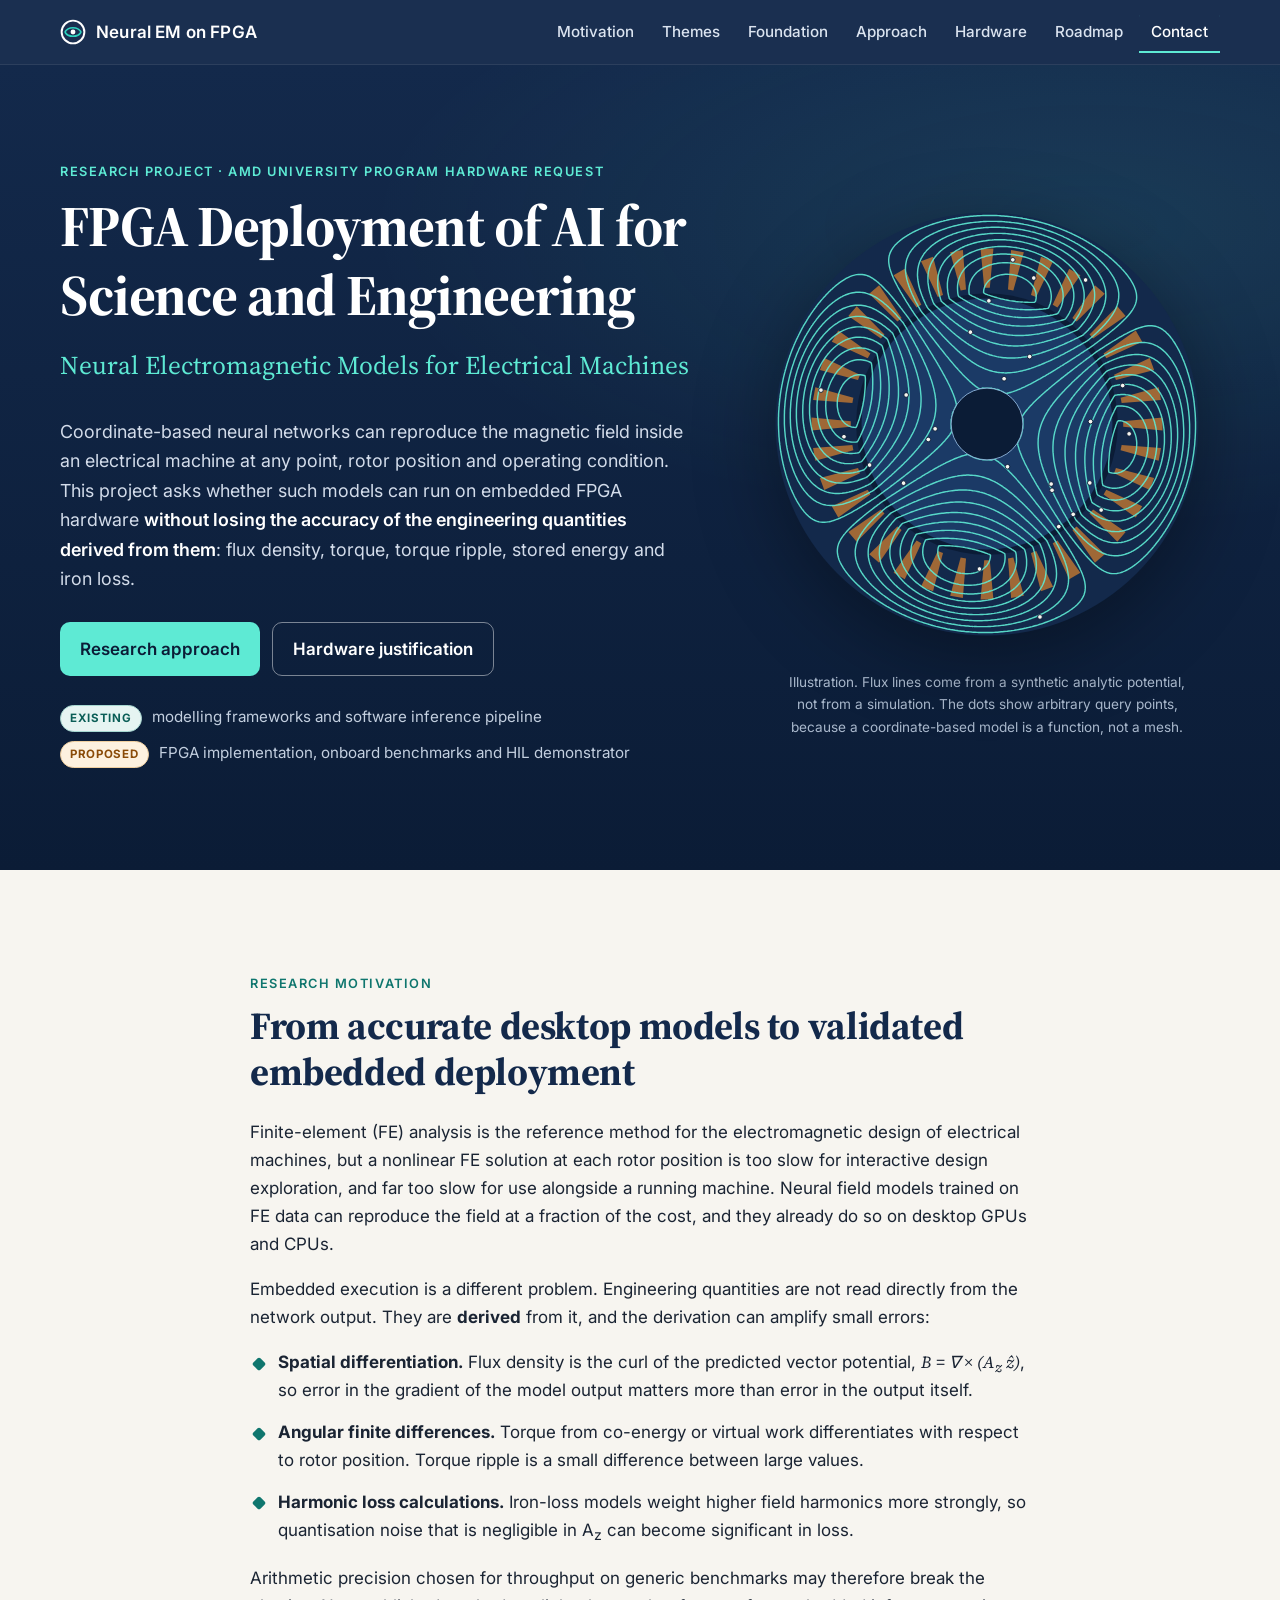
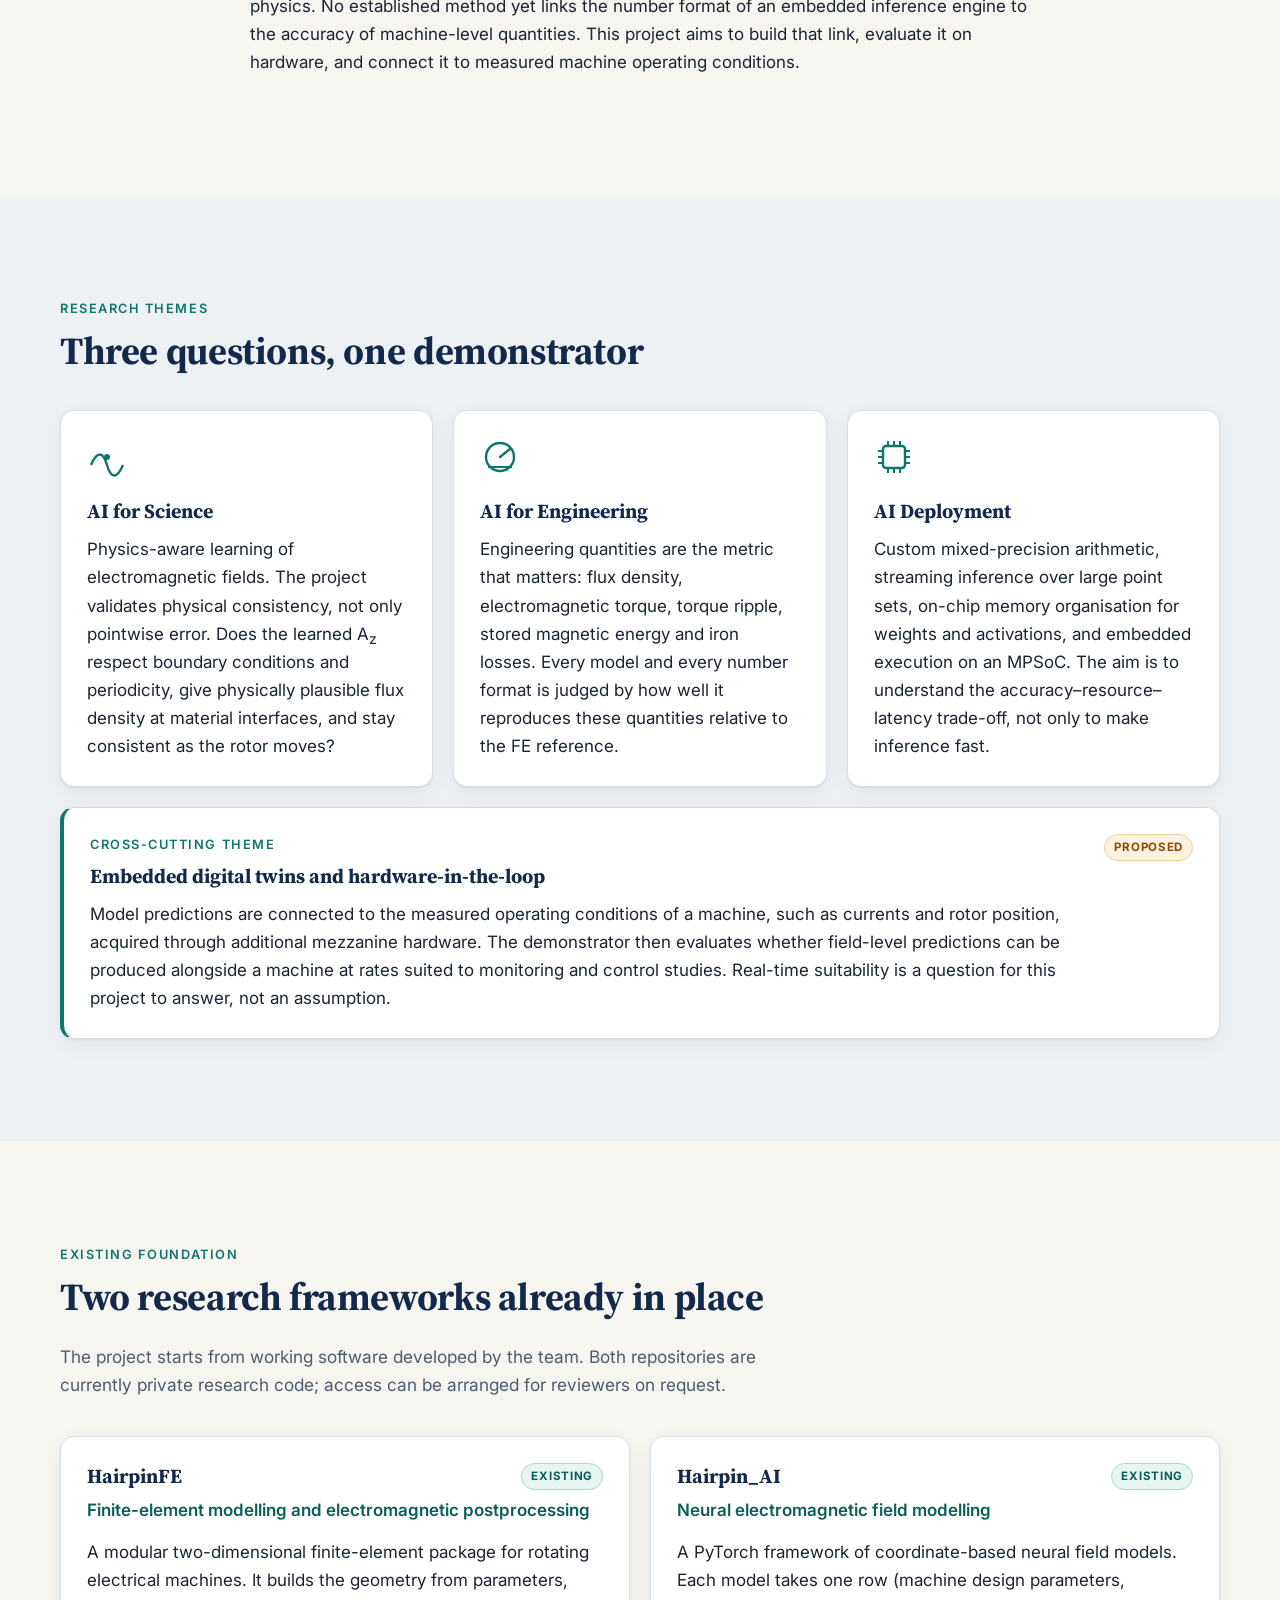
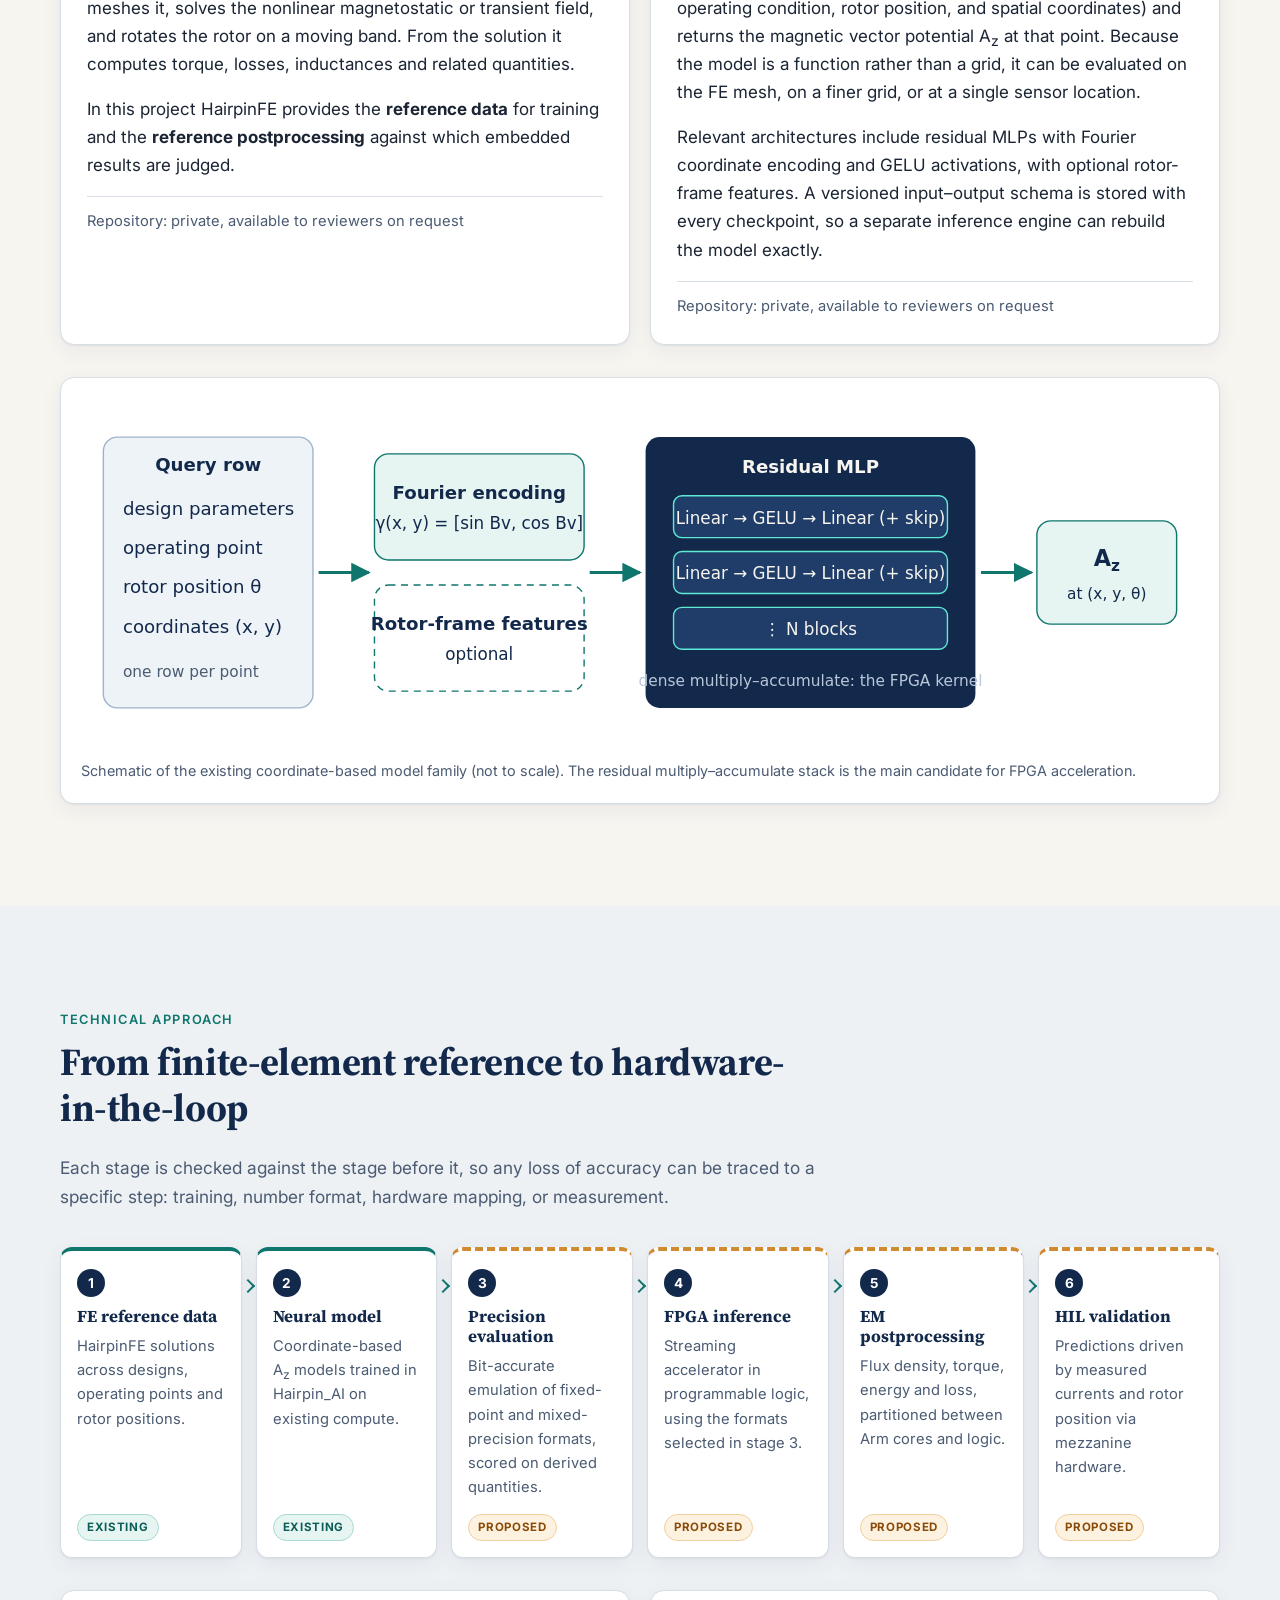
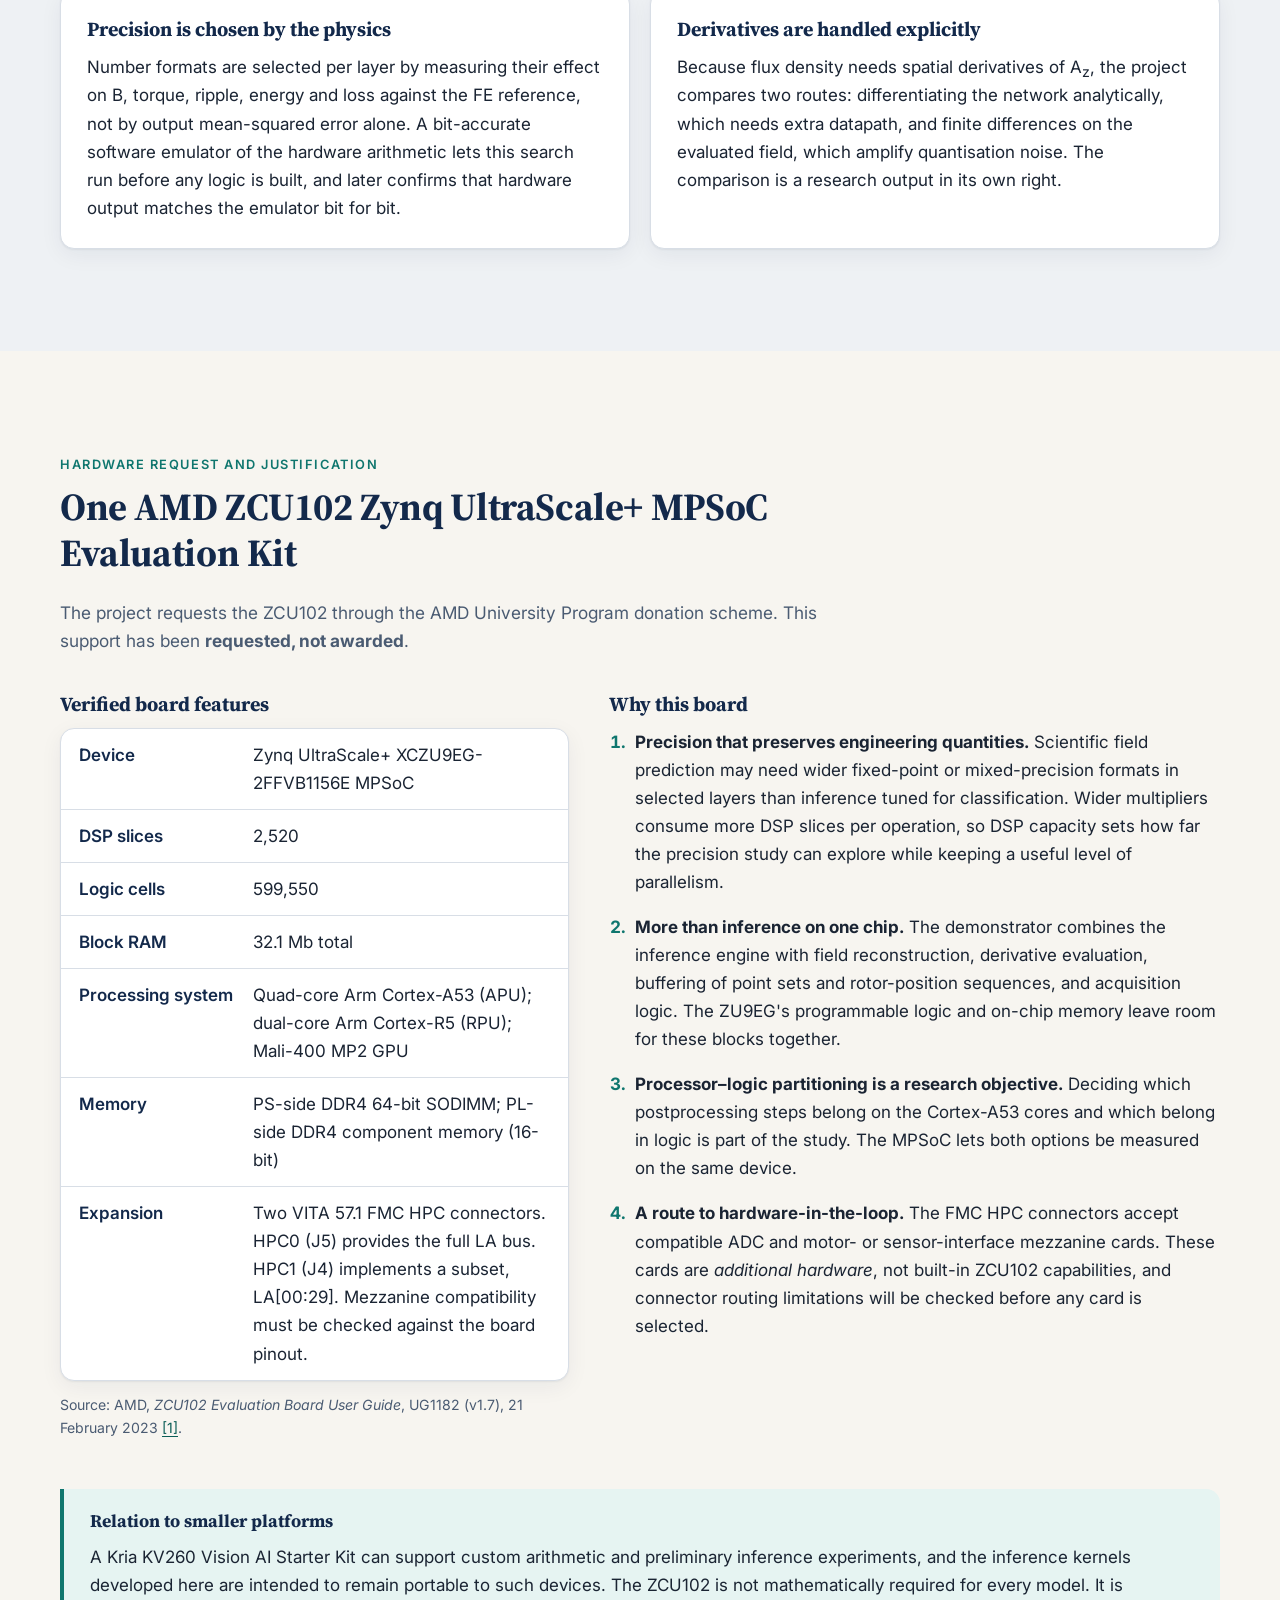
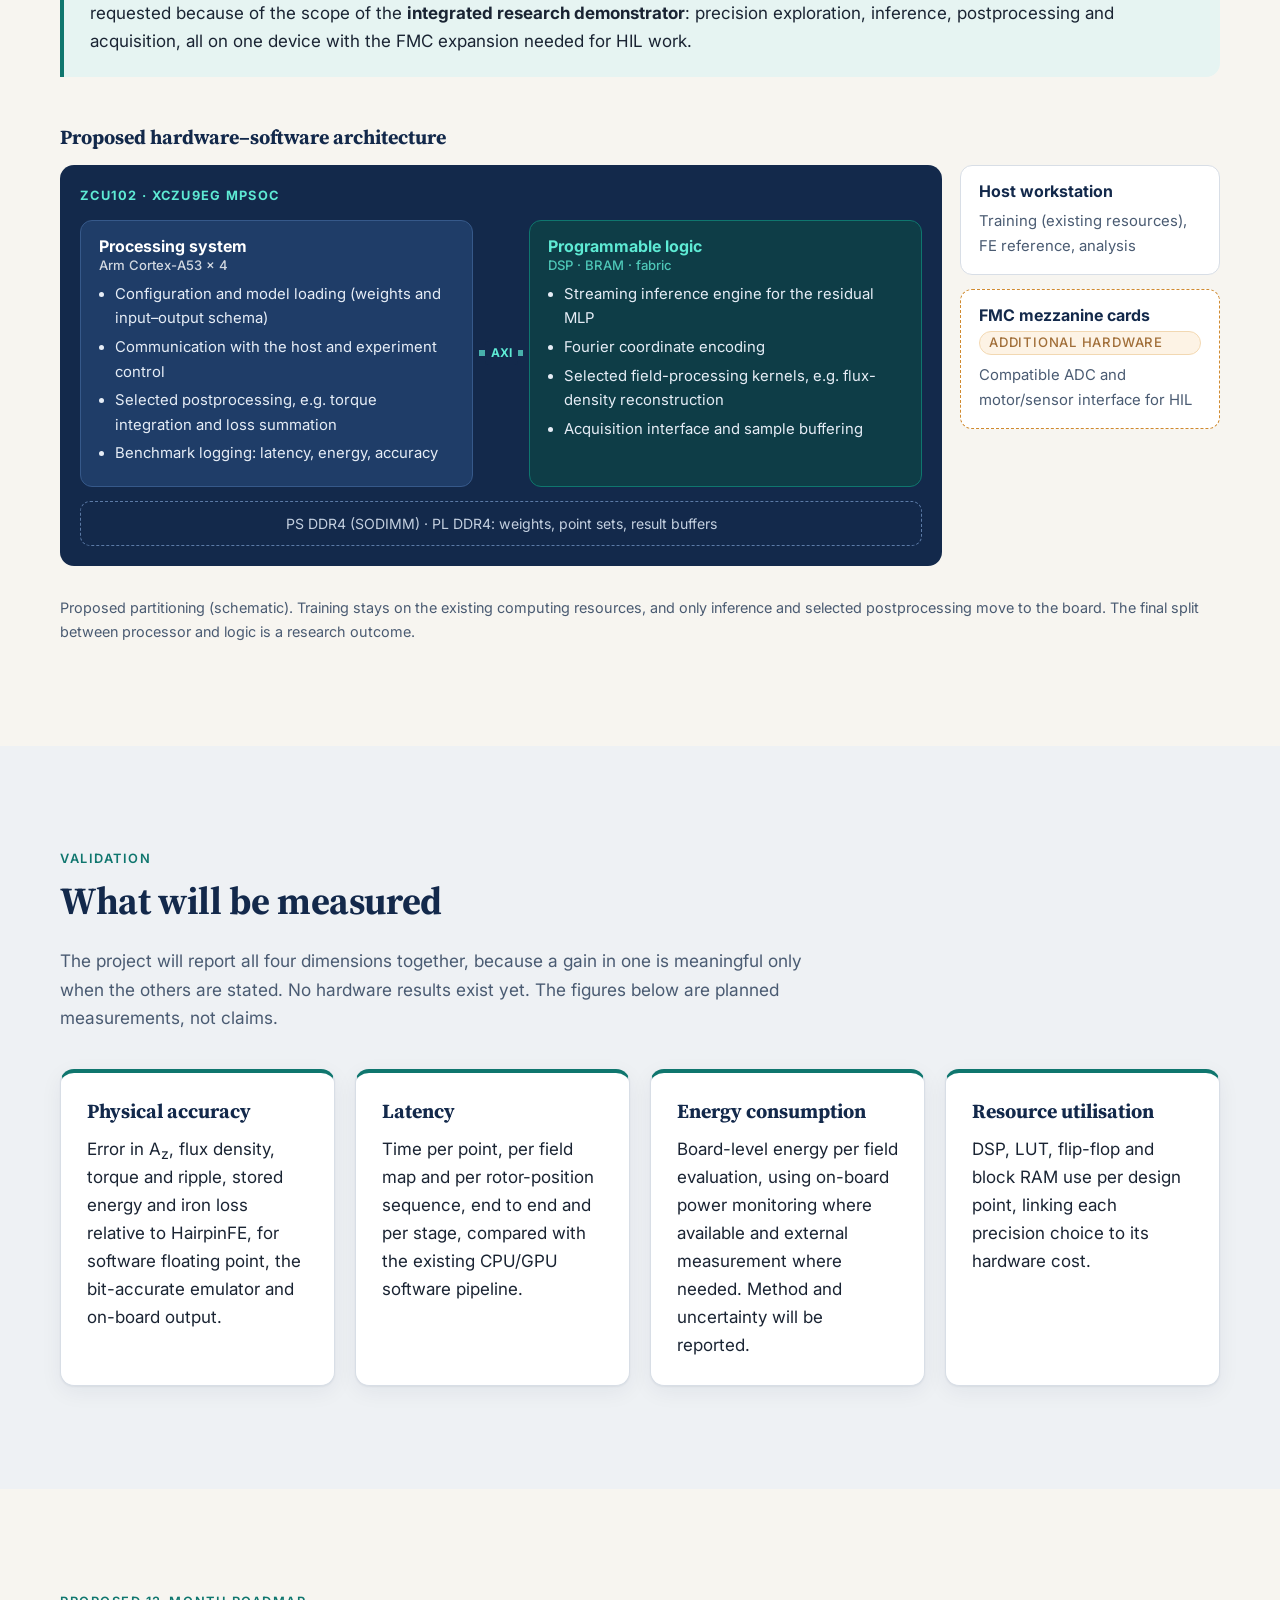
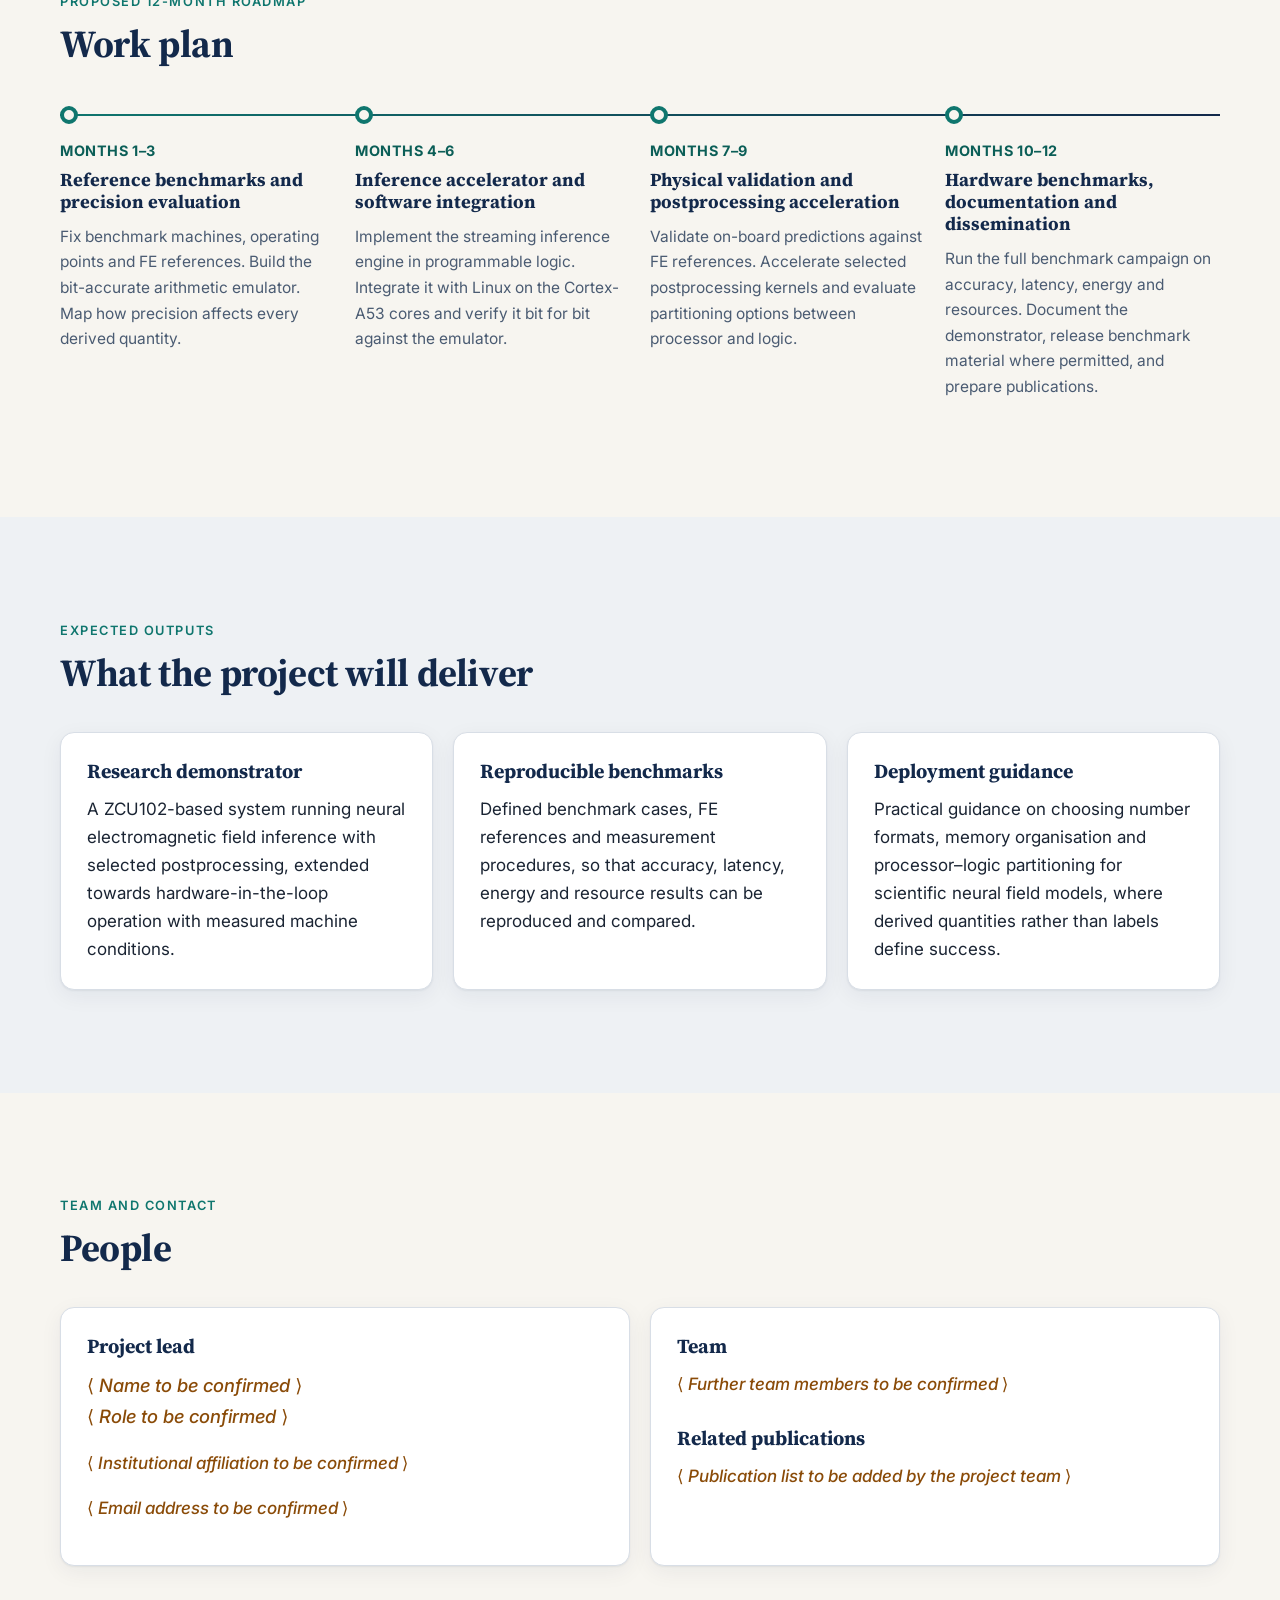
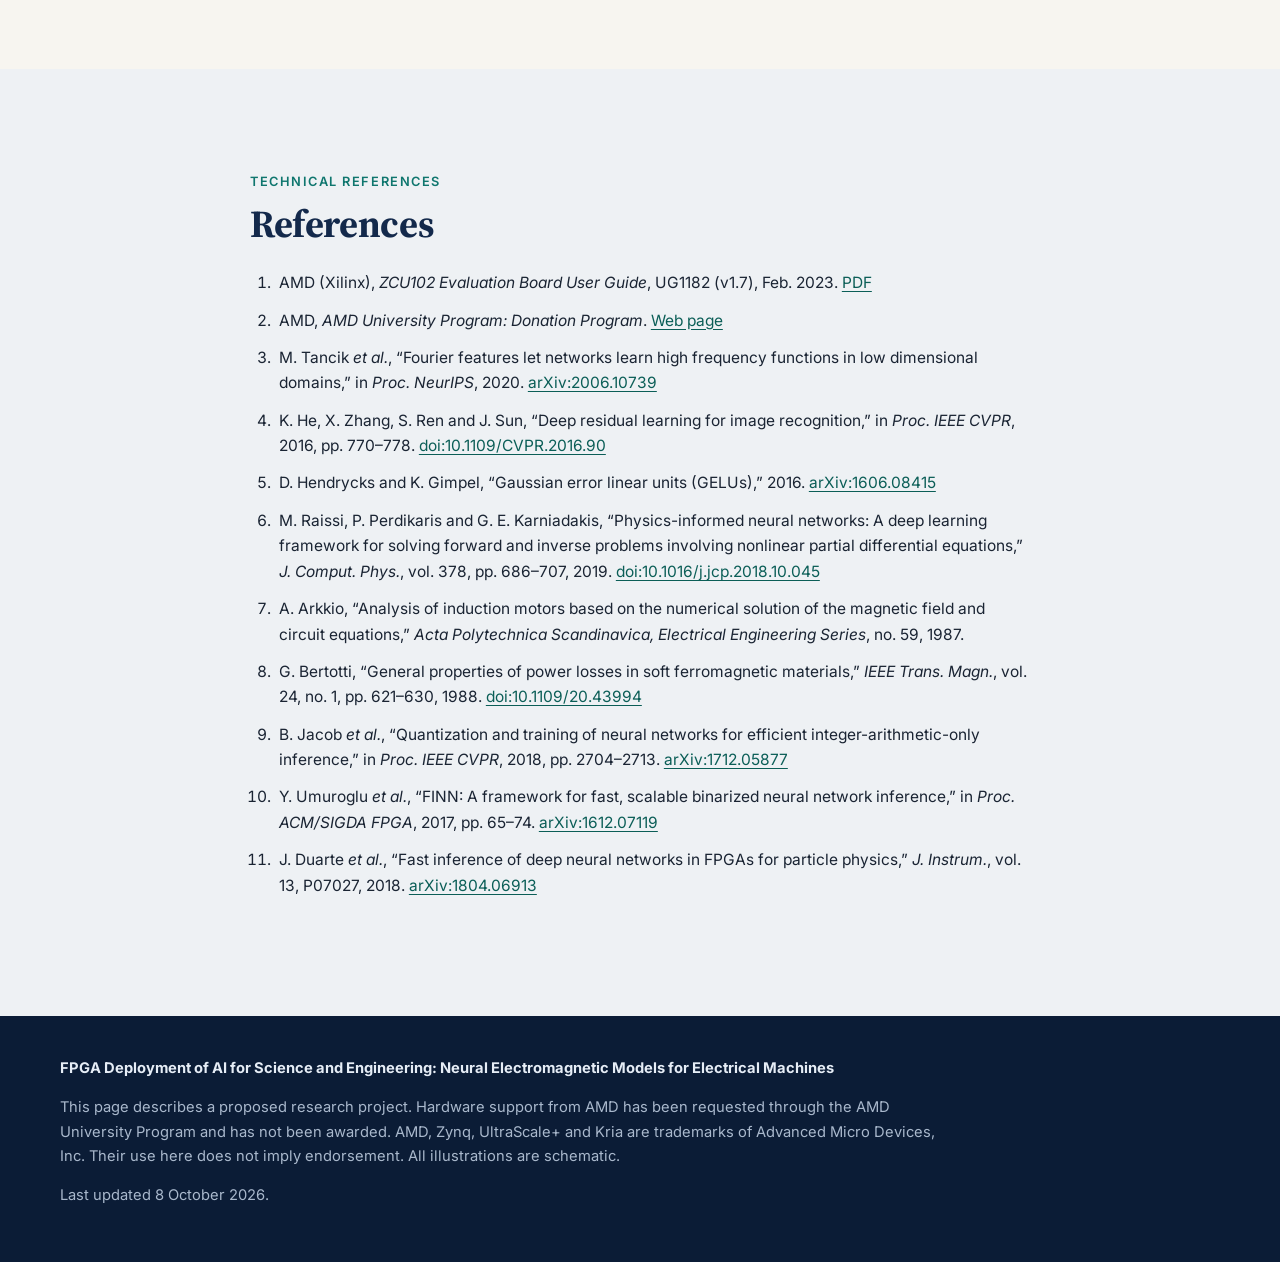
==== index.html @ 3d8d183c "feat: research project website for FPGA deployment of neural EM models Static site for the AMD Unive" ====
<!doctype html>
<html lang="en-GB">
<head>
<meta charset="utf-8">
<meta name="viewport" content="width=device-width, initial-scale=1">
<title>FPGA Deployment of Neural Electromagnetic Models for Electrical Machines</title>
<meta name="description" content="Research project on deploying coordinate-based neural electromagnetic field models for electrical machines on AMD Zynq UltraScale+ FPGA hardware: precision-aware inference, electromagnetic postprocessing, and a hardware-in-the-loop demonstrator.">
<meta name="theme-color" content="#13294b">
<link rel="icon" href="assets/img/favicon.svg" type="image/svg+xml">

<meta property="og:type" content="website">
<meta property="og:title" content="FPGA Deployment of AI for Science and Engineering">
<meta property="og:description" content="Neural electromagnetic models for electrical machines, from finite-element reference data to precision-aware FPGA inference and hardware-in-the-loop validation.">
<meta property="og:image" content="https://zwl20085.github.io/fpga-neural-em/assets/img/og-image.png">
<meta property="og:image:alt" content="Project title beside an illustrated machine cross-section with flux lines.">
<meta property="og:url" content="https://zwl20085.github.io/fpga-neural-em/">
<meta name="twitter:card" content="summary_large_image">

<link rel="preconnect" href="https://fonts.googleapis.com">
<link rel="preconnect" href="https://fonts.gstatic.com" crossorigin>
<link href="https://fonts.googleapis.com/css2?family=Inter:wght@400;500;600;700&family=Source+Serif+4:opsz,wght@8..60,500;8..60,600;8..60,700&display=swap" rel="stylesheet">
<link rel="stylesheet" href="assets/css/style.css">
</head>
<body>
<a class="skip-link" href="#main">Skip to content</a>

<header class="site-header">
  <nav class="nav wrap" aria-label="Primary">
    <a class="brand" href="#top">
      <svg aria-hidden="true" width="26" height="26" viewBox="0 0 32 32"><circle cx="16" cy="16" r="14" fill="none" stroke="currentColor" stroke-width="2.4"/><path d="M6 16c4-7 16-7 20 0M6 16c4 7 16 7 20 0" fill="none" stroke="#2dd4bf" stroke-width="2"/><circle cx="16" cy="16" r="3" fill="currentColor"/></svg>
      <span>Neural EM on FPGA</span>
    </a>
    <button class="nav-toggle" type="button" aria-expanded="false" aria-controls="nav-menu">
      <span class="visually-hidden">Menu</span>
      <svg aria-hidden="true" width="22" height="22" viewBox="0 0 24 24"><path d="M3 6h18M3 12h18M3 18h18" stroke="currentColor" stroke-width="2" stroke-linecap="round"/></svg>
    </button>
    <ul id="nav-menu" class="nav-menu">
      <li><a href="#motivation">Motivation</a></li>
      <li><a href="#themes">Themes</a></li>
      <li><a href="#foundation">Foundation</a></li>
      <li><a href="#approach">Approach</a></li>
      <li><a href="#hardware">Hardware</a></li>
      <li><a href="#roadmap">Roadmap</a></li>
      <li><a href="#contact">Contact</a></li>
    </ul>
  </nav>
</header>

<main id="main">
<!-- HERO ---------------------------------------------------------------- -->
<section class="hero" id="top" aria-labelledby="hero-title">
  <div class="wrap hero-grid">
    <div class="hero-copy">
      <p class="eyebrow">Research project · AMD University Program hardware request</p>
      <h1 id="hero-title">FPGA Deployment of AI for Science and Engineering</h1>
      <p class="subtitle">Neural Electromagnetic Models for Electrical Machines</p>
      <p class="lede">Coordinate-based neural networks can reproduce the magnetic field inside an electrical machine at any point, rotor position and operating condition. This project asks whether such models can run on embedded FPGA hardware <em>without losing the accuracy of the engineering quantities derived from them</em>: flux density, torque, torque ripple, stored energy and iron loss.</p>
      <div class="cta">
        <a class="btn btn-primary" href="#approach">Research approach</a>
        <a class="btn btn-ghost" href="#hardware">Hardware justification</a>
      </div>
      <ul class="status-key" aria-label="Status key used on this page">
        <li><span class="tag tag-existing">Existing</span> modelling frameworks and software inference pipeline</li>
        <li><span class="tag tag-proposed">Proposed</span> FPGA implementation, onboard benchmarks and HIL demonstrator</li>
      </ul>
    </div>
    <figure class="hero-figure">
      <img src="assets/img/hero-field.svg" width="520" height="520" alt="Illustration of a four-pole electrical machine cross-section with 36 stator slots; teal flux lines circulate between rotor poles and the stator yoke, and scattered dots mark arbitrary points where a neural field model can be queried.">
      <figcaption>Illustration. Flux lines come from a synthetic analytic potential, not from a simulation. The dots show arbitrary query points, because a coordinate-based model is a function, not a mesh.</figcaption>
    </figure>
  </div>
</section>

<!-- MOTIVATION ------------------------------------------------------------ -->
<section id="motivation" class="section" aria-labelledby="motivation-title">
  <div class="wrap narrow reveal">
    <p class="eyebrow">Research motivation</p>
    <h2 id="motivation-title">From accurate desktop models to validated embedded deployment</h2>
    <p>Finite-element (FE) analysis is the reference method for the electromagnetic design of electrical machines, but a nonlinear FE solution at each rotor position is too slow for interactive design exploration, and far too slow for use alongside a running machine. Neural field models trained on FE data can reproduce the field at a fraction of the cost, and they already do so on desktop GPUs and CPUs.</p>
    <p>Embedded execution is a different problem. Engineering quantities are not read directly from the network output. They are <strong>derived</strong> from it, and the derivation can amplify small errors:</p>
    <ul class="ticks">
      <li><strong>Spatial differentiation.</strong> Flux density is the curl of the predicted vector potential, <span class="math">B = ∇ × (A<sub>z</sub> ẑ)</span>, so error in the gradient of the model output matters more than error in the output itself.</li>
      <li><strong>Angular finite differences.</strong> Torque from co-energy or virtual work differentiates with respect to rotor position. Torque ripple is a small difference between large values.</li>
      <li><strong>Harmonic loss calculations.</strong> Iron-loss models weight higher field harmonics more strongly, so quantisation noise that is negligible in A<sub>z</sub> can become significant in loss.</li>
    </ul>
    <p>Arithmetic precision chosen for throughput on generic benchmarks may therefore break the physics. No established method yet links the number format of an embedded inference engine to the accuracy of machine-level quantities. This project aims to build that link, evaluate it on hardware, and connect it to measured machine operating conditions.</p>
  </div>
</section>

<!-- THEMES ---------------------------------------------------------------- -->
<section id="themes" class="section tint" aria-labelledby="themes-title">
  <div class="wrap">
    <div class="section-head reveal">
      <p class="eyebrow">Research themes</p>
      <h2 id="themes-title">Three questions, one demonstrator</h2>
    </div>
    <div class="cards three">
      <article class="card reveal">
        <svg class="card-icon" aria-hidden="true" viewBox="0 0 40 40"><path d="M4 28c6-14 12-14 16 0s10 14 16 0" fill="none" stroke="currentColor" stroke-width="2.4"/><circle cx="20" cy="20" r="3" fill="currentColor"/></svg>
        <h3>AI for Science</h3>
        <p>Physics-aware learning of electromagnetic fields. The project validates physical consistency, not only pointwise error. Does the learned A<sub>z</sub> respect boundary conditions and periodicity, give physically plausible flux density at material interfaces, and stay consistent as the rotor moves?</p>
      </article>
      <article class="card reveal">
        <svg class="card-icon" aria-hidden="true" viewBox="0 0 40 40"><circle cx="20" cy="20" r="14" fill="none" stroke="currentColor" stroke-width="2.4"/><path d="M20 20 30 12" stroke="currentColor" stroke-width="2.4" stroke-linecap="round"/><path d="M8 30h24" stroke="currentColor" stroke-width="2"/></svg>
        <h3>AI for Engineering</h3>
        <p>Engineering quantities are the metric that matters: flux density, electromagnetic torque, torque ripple, stored magnetic energy and iron losses. Every model and every number format is judged by how well it reproduces these quantities relative to the FE reference.</p>
      </article>
      <article class="card reveal">
        <svg class="card-icon" aria-hidden="true" viewBox="0 0 40 40"><rect x="9" y="9" width="22" height="22" rx="3" fill="none" stroke="currentColor" stroke-width="2.4"/><path d="M14 4v5M20 4v5M26 4v5M14 31v5M20 31v5M26 31v5M4 14h5M4 20h5M4 26h5M31 14h5M31 20h5M31 26h5" stroke="currentColor" stroke-width="2"/></svg>
        <h3>AI Deployment</h3>
        <p>Custom mixed-precision arithmetic, streaming inference over large point sets, on-chip memory organisation for weights and activations, and embedded execution on an MPSoC. The aim is to understand the accuracy–resource–latency trade-off, not only to make inference fast.</p>
      </article>
    </div>
    <article class="card wide reveal">
      <div>
        <p class="eyebrow">Cross-cutting theme</p>
        <h3>Embedded digital twins and hardware-in-the-loop</h3>
        <p>Model predictions are connected to the measured operating conditions of a machine, such as currents and rotor position, acquired through additional mezzanine hardware. The demonstrator then evaluates whether field-level predictions can be produced alongside a machine at rates suited to monitoring and control studies. Real-time suitability is a question for this project to answer, not an assumption.</p>
      </div>
      <span class="tag tag-proposed">Proposed</span>
    </article>
  </div>
</section>

<!-- FOUNDATION ------------------------------------------------------------ -->
<section id="foundation" class="section" aria-labelledby="foundation-title">
  <div class="wrap">
    <div class="section-head reveal">
      <p class="eyebrow">Existing foundation</p>
      <h2 id="foundation-title">Two research frameworks already in place</h2>
      <p class="section-intro">The project starts from working software developed by the team. Both repositories are currently private research code; access can be arranged for reviewers on request.</p>
    </div>
    <div class="cards two">
      <article class="card reveal">
        <div class="card-top"><h3>HairpinFE</h3><span class="tag tag-existing">Existing</span></div>
        <p class="kicker">Finite-element modelling and electromagnetic postprocessing</p>
        <p>A modular two-dimensional finite-element package for rotating electrical machines. It builds the geometry from parameters, meshes it, solves the nonlinear magnetostatic or transient field, and rotates the rotor on a moving band. From the solution it computes torque, losses, inductances and related quantities.</p>
        <p>In this project HairpinFE provides the <strong>reference data</strong> for training and the <strong>reference postprocessing</strong> against which embedded results are judged.</p>
        <p class="repo" id="cfg-repo-fe"><span class="muted">Repository: private, available to reviewers on request</span></p>
      </article>
      <article class="card reveal">
        <div class="card-top"><h3>Hairpin_AI</h3><span class="tag tag-existing">Existing</span></div>
        <p class="kicker">Neural electromagnetic field modelling</p>
        <p>A PyTorch framework of coordinate-based neural field models. Each model takes one row (machine design parameters, operating condition, rotor position, and spatial coordinates) and returns the magnetic vector potential A<sub>z</sub> at that point. Because the model is a function rather than a grid, it can be evaluated on the FE mesh, on a finer grid, or at a single sensor location.</p>
        <p>Relevant architectures include residual MLPs with Fourier coordinate encoding and GELU activations, with optional rotor-frame features. A versioned input–output schema is stored with every checkpoint, so a separate inference engine can rebuild the model exactly.</p>
        <p class="repo" id="cfg-repo-ai"><span class="muted">Repository: private, available to reviewers on request</span></p>
      </article>
    </div>
    <figure class="diagram reveal">
      <img src="assets/img/model-datapath.svg" width="800" height="250" alt="Schematic of the neural field model: a query row of design parameters, operating point, rotor position and coordinates passes through a Fourier encoding and optional rotor-frame features, then a stack of residual blocks (Linear, GELU, Linear, with skip connection), producing Az at the queried point.">
      <figcaption>Schematic of the existing coordinate-based model family (not to scale). The residual multiply–accumulate stack is the main candidate for FPGA acceleration.</figcaption>
    </figure>
  </div>
</section>

<!-- APPROACH -------------------------------------------------------------- -->
<section id="approach" class="section tint" aria-labelledby="approach-title">
  <div class="wrap">
    <div class="section-head reveal">
      <p class="eyebrow">Technical approach</p>
      <h2 id="approach-title">From finite-element reference to hardware-in-the-loop</h2>
      <p class="section-intro">Each stage is checked against the stage before it, so any loss of accuracy can be traced to a specific step: training, number format, hardware mapping, or measurement.</p>
    </div>
    <ol class="pipeline reveal" aria-label="Research pipeline">
      <li class="stage existing">
        <span class="step">1</span>
        <h3>FE reference data</h3>
        <p>HairpinFE solutions across designs, operating points and rotor positions.</p>
        <span class="tag tag-existing">Existing</span>
      </li>
      <li class="stage existing">
        <span class="step">2</span>
        <h3>Neural model</h3>
        <p>Coordinate-based A<sub>z</sub> models trained in Hairpin_AI on existing compute.</p>
        <span class="tag tag-existing">Existing</span>
      </li>
      <li class="stage proposed">
        <span class="step">3</span>
        <h3>Precision evaluation</h3>
        <p>Bit-accurate emulation of fixed-point and mixed-precision formats, scored on derived quantities.</p>
        <span class="tag tag-proposed">Proposed</span>
      </li>
      <li class="stage proposed">
        <span class="step">4</span>
        <h3>FPGA inference</h3>
        <p>Streaming accelerator in programmable logic, using the formats selected in stage 3.</p>
        <span class="tag tag-proposed">Proposed</span>
      </li>
      <li class="stage proposed">
        <span class="step">5</span>
        <h3>EM postprocessing</h3>
        <p>Flux density, torque, energy and loss, partitioned between Arm cores and logic.</p>
        <span class="tag tag-proposed">Proposed</span>
      </li>
      <li class="stage proposed">
        <span class="step">6</span>
        <h3>HIL validation</h3>
        <p>Predictions driven by measured currents and rotor position via mezzanine hardware.</p>
        <span class="tag tag-proposed">Proposed</span>
      </li>
    </ol>

    <div class="cards two approach-detail">
      <article class="card reveal">
        <h3>Precision is chosen by the physics</h3>
        <p>Number formats are selected per layer by measuring their effect on B, torque, ripple, energy and loss against the FE reference, not by output mean-squared error alone. A bit-accurate software emulator of the hardware arithmetic lets this search run before any logic is built, and later confirms that hardware output matches the emulator bit for bit.</p>
      </article>
      <article class="card reveal">
        <h3>Derivatives are handled explicitly</h3>
        <p>Because flux density needs spatial derivatives of A<sub>z</sub>, the project compares two routes: differentiating the network analytically, which needs extra datapath, and finite differences on the evaluated field, which amplify quantisation noise. The comparison is a research output in its own right.</p>
      </article>
    </div>
  </div>
</section>

<!-- HARDWARE -------------------------------------------------------------- -->
<section id="hardware" class="section" aria-labelledby="hardware-title">
  <div class="wrap">
    <div class="section-head reveal">
      <p class="eyebrow">Hardware request and justification</p>
      <h2 id="hardware-title">One AMD ZCU102 Zynq UltraScale+ MPSoC Evaluation Kit</h2>
      <p class="section-intro">The project requests the ZCU102 through the AMD University Program donation scheme. This support has been <strong>requested, not awarded</strong>.</p>
    </div>

    <div class="hw-grid">
      <div class="reveal">
        <h3>Verified board features</h3>
        <dl class="spec">
          <div><dt>Device</dt><dd>Zynq UltraScale+ XCZU9EG-2FFVB1156E MPSoC</dd></div>
          <div><dt>DSP slices</dt><dd>2,520</dd></div>
          <div><dt>Logic cells</dt><dd>599,550</dd></div>
          <div><dt>Block RAM</dt><dd>32.1 Mb total</dd></div>
          <div><dt>Processing system</dt><dd>Quad-core Arm Cortex-A53 (APU); dual-core Arm Cortex-R5 (RPU); Mali-400 MP2 GPU</dd></div>
          <div><dt>Memory</dt><dd>PS-side DDR4 64-bit SODIMM; PL-side DDR4 component memory (16-bit)</dd></div>
          <div><dt>Expansion</dt><dd>Two VITA 57.1 FMC HPC connectors. HPC0 (J5) provides the full LA bus. HPC1 (J4) implements a subset, LA[00:29]. Mezzanine compatibility must be checked against the board pinout.</dd></div>
        </dl>
        <p class="source">Source: AMD, <cite>ZCU102 Evaluation Board User Guide</cite>, UG1182 (v1.7), 21 February 2023 <a href="#ref-ug1182">[1]</a>.</p>
      </div>

      <div class="reveal">
        <h3>Why this board</h3>
        <ol class="reasons">
          <li><strong>Precision that preserves engineering quantities.</strong> Scientific field prediction may need wider fixed-point or mixed-precision formats in selected layers than inference tuned for classification. Wider multipliers consume more DSP slices per operation, so DSP capacity sets how far the precision study can explore while keeping a useful level of parallelism.</li>
          <li><strong>More than inference on one chip.</strong> The demonstrator combines the inference engine with field reconstruction, derivative evaluation, buffering of point sets and rotor-position sequences, and acquisition logic. The ZU9EG's programmable logic and on-chip memory leave room for these blocks together.</li>
          <li><strong>Processor–logic partitioning is a research objective.</strong> Deciding which postprocessing steps belong on the Cortex-A53 cores and which belong in logic is part of the study. The MPSoC lets both options be measured on the same device.</li>
          <li><strong>A route to hardware-in-the-loop.</strong> The FMC HPC connectors accept compatible ADC and motor- or sensor-interface mezzanine cards. These cards are <em>additional hardware</em>, not built-in ZCU102 capabilities, and connector routing limitations will be checked before any card is selected.</li>
        </ol>
      </div>
    </div>

    <aside class="note reveal" aria-labelledby="kv260-title">
      <h3 id="kv260-title">Relation to smaller platforms</h3>
      <p>A Kria KV260 Vision AI Starter Kit can support custom arithmetic and preliminary inference experiments, and the inference kernels developed here are intended to remain portable to such devices. The ZCU102 is not mathematically required for every model. It is requested because of the scope of the <strong>integrated research demonstrator</strong>: precision exploration, inference, postprocessing and acquisition, all on one device with the FMC expansion needed for HIL work.</p>
    </aside>

    <h3 class="arch-title reveal" id="arch-title">Proposed hardware–software architecture</h3>
    <figure class="arch reveal" aria-labelledby="arch-title">
      <div class="arch-board">
        <p class="arch-label">ZCU102 · XCZU9EG MPSoC</p>
        <div class="arch-cols">
          <div class="arch-block ps">
            <h4>Processing system <span>Arm Cortex-A53 × 4</span></h4>
            <ul>
              <li>Configuration and model loading (weights and input–output schema)</li>
              <li>Communication with the host and experiment control</li>
              <li>Selected postprocessing, e.g. torque integration and loss summation</li>
              <li>Benchmark logging: latency, energy, accuracy</li>
            </ul>
          </div>
          <div class="arch-bus" aria-hidden="true"><span>AXI</span></div>
          <div class="arch-block pl">
            <h4>Programmable logic <span>DSP · BRAM · fabric</span></h4>
            <ul>
              <li>Streaming inference engine for the residual MLP</li>
              <li>Fourier coordinate encoding</li>
              <li>Selected field-processing kernels, e.g. flux-density reconstruction</li>
              <li>Acquisition interface and sample buffering</li>
            </ul>
          </div>
        </div>
        <div class="arch-mem">PS DDR4 (SODIMM) · PL DDR4: weights, point sets, result buffers</div>
      </div>
      <div class="arch-ext">
        <div class="arch-block ext">
          <h4>Host workstation</h4>
          <p>Training (existing resources), FE reference, analysis</p>
        </div>
        <div class="arch-block ext add">
          <h4>FMC mezzanine cards <span class="tag tag-proposed">Additional hardware</span></h4>
          <p>Compatible ADC and motor/sensor interface for HIL</p>
        </div>
      </div>
      <figcaption>Proposed partitioning (schematic). Training stays on the existing computing resources, and only inference and selected postprocessing move to the board. The final split between processor and logic is a research outcome.</figcaption>
    </figure>
  </div>
</section>

<!-- VALIDATION ------------------------------------------------------------ -->
<section id="validation" class="section tint" aria-labelledby="validation-title">
  <div class="wrap">
    <div class="section-head reveal">
      <p class="eyebrow">Validation</p>
      <h2 id="validation-title">What will be measured</h2>
      <p class="section-intro">The project will report all four dimensions together, because a gain in one is meaningful only when the others are stated. No hardware results exist yet. The figures below are planned measurements, not claims.</p>
    </div>
    <div class="cards four">
      <article class="card metric reveal">
        <h3>Physical accuracy</h3>
        <p>Error in A<sub>z</sub>, flux density, torque and ripple, stored energy and iron loss relative to HairpinFE, for software floating point, the bit-accurate emulator and on-board output.</p>
      </article>
      <article class="card metric reveal">
        <h3>Latency</h3>
        <p>Time per point, per field map and per rotor-position sequence, end to end and per stage, compared with the existing CPU/GPU software pipeline.</p>
      </article>
      <article class="card metric reveal">
        <h3>Energy consumption</h3>
        <p>Board-level energy per field evaluation, using on-board power monitoring where available and external measurement where needed. Method and uncertainty will be reported.</p>
      </article>
      <article class="card metric reveal">
        <h3>Resource utilisation</h3>
        <p>DSP, LUT, flip-flop and block RAM use per design point, linking each precision choice to its hardware cost.</p>
      </article>
    </div>
  </div>
</section>

<!-- ROADMAP --------------------------------------------------------------- -->
<section id="roadmap" class="section" aria-labelledby="roadmap-title">
  <div class="wrap">
    <div class="section-head reveal">
      <p class="eyebrow">Proposed 12-month roadmap</p>
      <h2 id="roadmap-title">Work plan</h2>
    </div>
    <ol class="timeline">
      <li class="reveal">
        <p class="when">Months 1–3</p>
        <h3>Reference benchmarks and precision evaluation</h3>
        <p>Fix benchmark machines, operating points and FE references. Build the bit-accurate arithmetic emulator. Map how precision affects every derived quantity.</p>
      </li>
      <li class="reveal">
        <p class="when">Months 4–6</p>
        <h3>Inference accelerator and software integration</h3>
        <p>Implement the streaming inference engine in programmable logic. Integrate it with Linux on the Cortex-A53 cores and verify it bit for bit against the emulator.</p>
      </li>
      <li class="reveal">
        <p class="when">Months 7–9</p>
        <h3>Physical validation and postprocessing acceleration</h3>
        <p>Validate on-board predictions against FE references. Accelerate selected postprocessing kernels and evaluate partitioning options between processor and logic.</p>
      </li>
      <li class="reveal">
        <p class="when">Months 10–12</p>
        <h3>Hardware benchmarks, documentation and dissemination</h3>
        <p>Run the full benchmark campaign on accuracy, latency, energy and resources. Document the demonstrator, release benchmark material where permitted, and prepare publications.</p>
      </li>
    </ol>
  </div>
</section>

<!-- OUTPUTS --------------------------------------------------------------- -->
<section id="outputs" class="section tint" aria-labelledby="outputs-title">
  <div class="wrap">
    <div class="section-head reveal">
      <p class="eyebrow">Expected outputs</p>
      <h2 id="outputs-title">What the project will deliver</h2>
    </div>
    <div class="cards three">
      <article class="card reveal">
        <h3>Research demonstrator</h3>
        <p>A ZCU102-based system running neural electromagnetic field inference with selected postprocessing, extended towards hardware-in-the-loop operation with measured machine conditions.</p>
      </article>
      <article class="card reveal">
        <h3>Reproducible benchmarks</h3>
        <p>Defined benchmark cases, FE references and measurement procedures, so that accuracy, latency, energy and resource results can be reproduced and compared.</p>
      </article>
      <article class="card reveal">
        <h3>Deployment guidance</h3>
        <p>Practical guidance on choosing number formats, memory organisation and processor–logic partitioning for scientific neural field models, where derived quantities rather than labels define success.</p>
      </article>
    </div>
  </div>
</section>

<!-- CONTACT --------------------------------------------------------------- -->
<section id="contact" class="section" aria-labelledby="contact-title">
  <div class="wrap">
    <div class="section-head reveal">
      <p class="eyebrow">Team and contact</p>
      <h2 id="contact-title">People</h2>
    </div>
    <div class="cards two">
      <article class="card reveal">
        <h3>Project lead</h3>
        <p class="person"><span data-cfg="leadName" data-placeholder="Name to be confirmed">Name to be confirmed</span><br>
        <span class="muted" data-cfg="leadRole" data-placeholder="Role to be confirmed">Role to be confirmed</span></p>
        <p><span id="cfg-affiliation" class="placeholder">Institutional affiliation to be confirmed</span></p>
        <address id="cfg-address" hidden></address>
        <p id="cfg-email" class="placeholder">Email address to be confirmed</p>
        <p id="cfg-profile"></p>
      </article>
      <article class="card reveal">
        <h3>Team</h3>
        <ul id="cfg-team" class="plain"><li class="placeholder">Further team members to be confirmed</li></ul>
        <h3 class="mt">Related publications</h3>
        <ul id="cfg-publications" class="plain"><li class="placeholder">Publication list to be added by the project team</li></ul>
      </article>
    </div>
  </div>
</section>

<!-- REFERENCES ------------------------------------------------------------ -->
<section id="references" class="section tint" aria-labelledby="references-title">
  <div class="wrap narrow">
    <p class="eyebrow">Technical references</p>
    <h2 id="references-title">References</h2>
    <ol class="refs">
      <li id="ref-ug1182">AMD (Xilinx), <cite>ZCU102 Evaluation Board User Guide</cite>, UG1182 (v1.7), Feb. 2023. <a href="https://docs.amd.com/api/khub/documents/rt6tROKcAceWoROXFPMY5w/content" rel="noopener">PDF</a></li>
      <li>AMD, <cite>AMD University Program: Donation Program</cite>. <a href="https://www.amd.com/en/corporate/university-program/donation-program.html" rel="noopener">Web page</a></li>
      <li>M. Tancik <i>et al.</i>, “Fourier features let networks learn high frequency functions in low dimensional domains,” in <cite>Proc. NeurIPS</cite>, 2020. <a href="https://arxiv.org/abs/2006.10739" rel="noopener">arXiv:2006.10739</a></li>
      <li>K. He, X. Zhang, S. Ren and J. Sun, “Deep residual learning for image recognition,” in <cite>Proc. IEEE CVPR</cite>, 2016, pp. 770–778. <a href="https://doi.org/10.1109/CVPR.2016.90" rel="noopener">doi:10.1109/CVPR.2016.90</a></li>
      <li>D. Hendrycks and K. Gimpel, “Gaussian error linear units (GELUs),” 2016. <a href="https://arxiv.org/abs/1606.08415" rel="noopener">arXiv:1606.08415</a></li>
      <li>M. Raissi, P. Perdikaris and G. E. Karniadakis, “Physics-informed neural networks: A deep learning framework for solving forward and inverse problems involving nonlinear partial differential equations,” <cite>J. Comput. Phys.</cite>, vol. 378, pp. 686–707, 2019. <a href="https://doi.org/10.1016/j.jcp.2018.10.045" rel="noopener">doi:10.1016/j.jcp.2018.10.045</a></li>
      <li>A. Arkkio, “Analysis of induction motors based on the numerical solution of the magnetic field and circuit equations,” <cite>Acta Polytechnica Scandinavica, Electrical Engineering Series</cite>, no. 59, 1987.</li>
      <li>G. Bertotti, “General properties of power losses in soft ferromagnetic materials,” <cite>IEEE Trans. Magn.</cite>, vol. 24, no. 1, pp. 621–630, 1988. <a href="https://doi.org/10.1109/20.43994" rel="noopener">doi:10.1109/20.43994</a></li>
      <li>B. Jacob <i>et al.</i>, “Quantization and training of neural networks for efficient integer-arithmetic-only inference,” in <cite>Proc. IEEE CVPR</cite>, 2018, pp. 2704–2713. <a href="https://arxiv.org/abs/1712.05877" rel="noopener">arXiv:1712.05877</a></li>
      <li>Y. Umuroglu <i>et al.</i>, “FINN: A framework for fast, scalable binarized neural network inference,” in <cite>Proc. ACM/SIGDA FPGA</cite>, 2017, pp. 65–74. <a href="https://arxiv.org/abs/1612.07119" rel="noopener">arXiv:1612.07119</a></li>
      <li>J. Duarte <i>et al.</i>, “Fast inference of deep neural networks in FPGAs for particle physics,” <cite>J. Instrum.</cite>, vol. 13, P07027, 2018. <a href="https://arxiv.org/abs/1804.06913" rel="noopener">arXiv:1804.06913</a></li>
    </ol>
  </div>
</section>
</main>

<footer class="site-footer">
  <div class="wrap footer-grid">
    <p><strong>FPGA Deployment of AI for Science and Engineering: Neural Electromagnetic Models for Electrical Machines</strong></p>
    <p class="muted-inv">This page describes a proposed research project. Hardware support from AMD has been requested through the AMD University Program and has not been awarded. AMD, Zynq, UltraScale+ and Kria are trademarks of Advanced Micro Devices, Inc. Their use here does not imply endorsement. All illustrations are schematic.</p>
    <p class="muted-inv">Last updated <span id="cfg-updated">8 October 2026</span>.</p>
  </div>
</footer>

<script src="assets/js/site-config.js"></script>
<script src="assets/js/main.js"></script>
</body>
</html>
---- assets/css/style.css ----
/* Neural EM on FPGA: restrained academic theme (navy, off-white, teal). */
:root {
  --navy: #13294b;
  --navy-deep: #0b1c36;
  --ink: #1a2433;
  --muted: #4a5b72;
  --paper: #f7f5f0;
  --tint: #eef1f4;
  --card: #ffffff;
  --line: #d8dee6;
  --teal: #0f766e;
  --teal-strong: #0b5e57;
  --teal-soft: #e6f4f2;
  --teal-bright: #5eead4;
  --amber: #8a4b08;
  --amber-soft: #fdf1df;
  --radius: 14px;
  --shadow: 0 1px 2px rgba(19, 41, 75, 0.06), 0 6px 22px rgba(19, 41, 75, 0.06);
  --serif: "Source Serif 4", Georgia, "Times New Roman", serif;
  --sans: Inter, "Segoe UI", system-ui, -apple-system, sans-serif;
  --header-h: 64px;
}

*, *::before, *::after { box-sizing: border-box; }
html { scroll-behavior: smooth; scroll-padding-top: calc(var(--header-h) + 12px); }
@media (prefers-reduced-motion: reduce) { html { scroll-behavior: auto; } }
body {
  margin: 0;
  font-family: var(--sans);
  font-size: 1.0625rem;
  line-height: 1.65;
  color: var(--ink);
  background: var(--paper);
  -webkit-font-smoothing: antialiased;
}
img { max-width: 100%; height: auto; display: block; }
a { color: var(--teal-strong); text-underline-offset: 3px; }
a:hover { color: var(--navy); }
:focus-visible { outline: 3px solid #f59e0b; outline-offset: 3px; border-radius: 4px; }
h1, h2, h3, h4 { font-family: var(--serif); color: var(--navy); line-height: 1.2; margin: 0 0 0.6em; }
h2 { font-size: clamp(1.7rem, 1.2rem + 1.8vw, 2.4rem); letter-spacing: -0.01em; }
h3 { font-size: 1.25rem; }
p { margin: 0 0 1em; }
sub { line-height: 0; }

.wrap { width: min(1160px, 100% - 32px); margin-inline: auto; }
.narrow { width: min(780px, 100% - 32px); }
.visually-hidden { position: absolute !important; width: 1px; height: 1px; overflow: hidden; clip: rect(0 0 0 0); white-space: nowrap; }
.skip-link { position: absolute; left: 12px; top: -60px; z-index: 100; background: var(--navy); color: #fff; padding: 10px 16px; border-radius: 8px; }
.skip-link:focus { top: 12px; }

.eyebrow { font-size: 0.8rem; font-weight: 600; letter-spacing: 0.12em; text-transform: uppercase; color: var(--teal); margin-bottom: 0.7em; }
.muted { color: var(--muted); }
.math { font-family: var(--serif); font-style: italic; white-space: nowrap; }

/* Header ----------------------------------------------------------------- */
.site-header {
  position: sticky; top: 0; z-index: 50;
  background: rgba(19, 41, 75, 0.97);
  color: #f7f5f0;
  border-bottom: 1px solid rgba(255, 255, 255, 0.08);
}
.nav { display: flex; align-items: center; justify-content: space-between; height: var(--header-h); }
.brand { display: inline-flex; align-items: center; gap: 10px; color: #fff; text-decoration: none; font-weight: 600; letter-spacing: 0.01em; }
.brand:hover { color: #fff; }
.nav-menu { display: flex; gap: 4px; list-style: none; margin: 0; padding: 0; }
.nav-menu a { display: block; padding: 8px 12px; border-radius: 8px; color: #dbe4f0; text-decoration: none; font-size: 0.95rem; font-weight: 500; }
.nav-menu a:hover { background: rgba(255, 255, 255, 0.08); color: #fff; }
.nav-menu a[aria-current="true"] { color: #fff; box-shadow: inset 0 -2px 0 var(--teal-bright); border-radius: 8px 8px 0 0; }
.nav-toggle { display: none; background: none; border: 1px solid rgba(255, 255, 255, 0.25); color: #fff; border-radius: 8px; padding: 8px; cursor: pointer; }

@media (max-width: 900px) {
  .nav-toggle { display: inline-flex; }
  .nav-menu {
    display: none; position: absolute; left: 0; right: 0; top: var(--header-h);
    flex-direction: column; padding: 8px 16px 16px; background: var(--navy);
    border-bottom: 1px solid rgba(255, 255, 255, 0.1);
  }
  .nav-menu.open { display: flex; }
  .nav-menu a { padding: 12px; }
  .nav-menu a[aria-current="true"] { box-shadow: inset 3px 0 0 var(--teal-bright); border-radius: 0 8px 8px 0; }
}

/* Hero ------------------------------------------------------------------- */
.hero {
  background:
    radial-gradient(1200px 500px at 85% 20%, rgba(94, 234, 212, 0.10), transparent 60%),
    linear-gradient(180deg, var(--navy) 0%, var(--navy-deep) 100%);
  color: #e6edf6;
  padding: clamp(48px, 8vw, 96px) 0 clamp(56px, 8vw, 104px);
}
.hero-grid { display: grid; grid-template-columns: 1.15fr 0.85fr; gap: clamp(32px, 5vw, 72px); align-items: center; }
.hero h1 { color: #fff; font-size: clamp(2.1rem, 1.3rem + 3.2vw, 3.6rem); letter-spacing: -0.02em; margin-bottom: 0.25em; }
.hero .subtitle { font-family: var(--serif); font-size: clamp(1.2rem, 1rem + 0.9vw, 1.6rem); color: var(--teal-bright); margin-bottom: 1.2em; }
.hero .eyebrow { color: var(--teal-bright); }
.hero .lede { font-size: 1.12rem; color: #d3dcea; max-width: 62ch; }
.hero .lede em { color: #fff; font-style: normal; font-weight: 600; }
.cta { display: flex; flex-wrap: wrap; gap: 12px; margin: 28px 0 28px; }
.btn { display: inline-flex; align-items: center; padding: 12px 20px; border-radius: 10px; font-weight: 600; text-decoration: none; transition: background-color 0.2s, color 0.2s, border-color 0.2s; }
.btn-primary { background: var(--teal-bright); color: var(--navy-deep); }
.btn-primary:hover { background: #99f6e4; color: var(--navy-deep); }
.btn-ghost { border: 1.5px solid rgba(255, 255, 255, 0.45); color: #fff; }
.btn-ghost:hover { border-color: #fff; background: rgba(255, 255, 255, 0.06); color: #fff; }
.status-key { list-style: none; padding: 0; margin: 0; display: grid; gap: 8px; font-size: 0.95rem; color: #c3cfdf; }
.status-key li { display: flex; gap: 10px; align-items: baseline; }
.hero-figure { margin: 0; }
.hero-figure img { width: 100%; max-width: 480px; margin-inline: auto; filter: drop-shadow(0 20px 40px rgba(0, 0, 0, 0.35)); }
.hero-figure figcaption { font-size: 0.85rem; color: #a9b8cc; margin-top: 14px; text-align: center; max-width: 46ch; margin-inline: auto; }
@media (max-width: 900px) {
  .hero-grid { grid-template-columns: 1fr; }
  .hero-figure img { max-width: 340px; }
}

/* Tags ------------------------------------------------------------------- */
.tag { display: inline-block; flex: none; font-family: var(--sans); font-size: 0.72rem; font-weight: 700; letter-spacing: 0.06em; text-transform: uppercase; padding: 3px 9px; border-radius: 999px; white-space: nowrap; }
.tag-existing { background: var(--teal-soft); color: var(--teal-strong); border: 1px solid #a7d8d1; }
.tag-proposed { background: var(--amber-soft); color: var(--amber); border: 1px solid #f0cf9f; }

/* Sections and cards ----------------------------------------------------- */
.section { padding: clamp(56px, 8vw, 104px) 0; }
.section.tint { background: var(--tint); }
.section-head { max-width: 760px; margin-bottom: 36px; }
.section-intro { color: var(--muted); font-size: 1.08rem; }
.cards { display: grid; gap: 20px; }
.cards.two { grid-template-columns: repeat(2, 1fr); }
.cards.three { grid-template-columns: repeat(3, 1fr); }
.cards.four { grid-template-columns: repeat(4, 1fr); }
@media (max-width: 1000px) { .cards.four { grid-template-columns: repeat(2, 1fr); } }
@media (max-width: 860px) { .cards.two, .cards.three, .cards.four { grid-template-columns: 1fr; } }
.card { background: var(--card); border: 1px solid var(--line); border-radius: var(--radius); padding: 26px; box-shadow: var(--shadow); }
.card p:last-child { margin-bottom: 0; }
.card.wide { margin-top: 20px; display: flex; gap: 24px; justify-content: space-between; align-items: flex-start; border-left: 4px solid var(--teal); }
@media (max-width: 640px) { .card.wide { flex-direction: column-reverse; gap: 12px; } }
.card-icon { width: 40px; height: 40px; color: var(--teal); margin-bottom: 14px; }
.card-top { display: flex; justify-content: space-between; align-items: center; gap: 12px; }
.card-top h3 { margin: 0; }
.kicker { font-weight: 600; color: var(--teal-strong); margin: 6px 0 14px; }
.repo { font-size: 0.92rem; border-top: 1px solid var(--line); padding-top: 12px; margin-top: 16px; }
.metric { border-top: 4px solid var(--teal); }
.mt { margin-top: 1.4em; }

.ticks { padding-left: 0; list-style: none; margin: 0 0 1.2em; }
.ticks li { position: relative; padding-left: 28px; margin-bottom: 0.8em; }
.ticks li::before { content: ""; position: absolute; left: 4px; top: 0.62em; width: 10px; height: 10px; border-radius: 2px; background: var(--teal); transform: rotate(45deg); }

.diagram { margin: 32px 0 0; background: var(--card); border: 1px solid var(--line); border-radius: var(--radius); padding: 20px; box-shadow: var(--shadow); }
.diagram img { width: 100%; }
figcaption { font-size: 0.9rem; color: var(--muted); margin-top: 12px; }

/* Pipeline --------------------------------------------------------------- */
.pipeline { list-style: none; margin: 0 0 32px; padding: 0; display: grid; grid-template-columns: repeat(6, 1fr); gap: 14px; counter-reset: none; }
.stage { position: relative; background: var(--card); border: 1px solid var(--line); border-radius: 12px; padding: 18px 16px 16px; display: flex; flex-direction: column; box-shadow: var(--shadow); }
.stage.existing { border-top: 4px solid var(--teal); }
.stage.proposed { border-top: 4px dashed #d08a2f; }
.stage h3 { font-size: 1.05rem; margin-bottom: 0.4em; }
.stage p { font-size: 0.92rem; color: var(--muted); flex: 1; }
.stage .tag { align-self: flex-start; }
.step { display: inline-grid; place-items: center; width: 28px; height: 28px; border-radius: 50%; background: var(--navy); color: #fff; font-weight: 700; font-size: 0.85rem; margin-bottom: 10px; }
.stage:not(:last-child)::after {
  content: ""; position: absolute; right: -12px; top: 30px; width: 10px; height: 10px;
  border-top: 2.5px solid var(--teal); border-right: 2.5px solid var(--teal); transform: rotate(45deg);
}
@media (max-width: 1100px) {
  .pipeline { grid-template-columns: repeat(3, 1fr); }
  .stage:nth-child(3)::after { display: none; }
}
@media (max-width: 640px) {
  .pipeline { grid-template-columns: 1fr; gap: 18px; }
  .stage::after { display: none; }
  .stage:not(:last-child)::after { display: block; right: auto; left: 50%; top: auto; bottom: -14px; transform: translateX(-50%) rotate(135deg); }
}
.approach-detail { margin-top: 8px; }

/* Hardware --------------------------------------------------------------- */
.hw-grid { display: grid; grid-template-columns: 1fr 1.2fr; gap: 40px; align-items: start; }
@media (max-width: 900px) { .hw-grid { grid-template-columns: 1fr; } }
.spec { margin: 0; background: var(--card); border: 1px solid var(--line); border-radius: var(--radius); overflow: hidden; box-shadow: var(--shadow); }
.spec div { display: grid; grid-template-columns: 9.5em 1fr; gap: 12px; padding: 12px 18px; border-bottom: 1px solid var(--line); }
.spec div:last-child { border-bottom: 0; }
.spec dt { font-weight: 600; color: var(--navy); }
.spec dd { margin: 0; }
@media (max-width: 480px) { .spec div { grid-template-columns: 1fr; gap: 2px; } }
.source { font-size: 0.88rem; color: var(--muted); margin-top: 12px; }
.reasons { padding-left: 1.3em; margin: 0; }
.reasons li { margin-bottom: 1em; padding-left: 4px; }
.reasons li::marker { color: var(--teal); font-weight: 700; }
.note { margin: 36px 0 48px; padding: 22px 26px; background: var(--teal-soft); border-left: 4px solid var(--teal); border-radius: 0 var(--radius) var(--radius) 0; }
.note h3 { font-size: 1.1rem; }
.note p { margin: 0; }

.arch-title { margin-bottom: 16px; }
.arch { margin: 0; display: grid; grid-template-columns: 1fr 260px; gap: 18px; }
@media (max-width: 900px) { .arch { grid-template-columns: 1fr; } }
.arch-board { background: var(--navy); color: #e6edf6; border-radius: var(--radius); padding: 20px; }
.arch-label { font-size: 0.8rem; font-weight: 700; letter-spacing: 0.1em; text-transform: uppercase; color: var(--teal-bright); margin-bottom: 14px; }
.arch-cols { display: grid; grid-template-columns: 1fr 56px 1fr; align-items: stretch; }
@media (max-width: 640px) { .arch-cols { grid-template-columns: 1fr; } }
.arch-block { border-radius: 12px; padding: 16px 18px; }
.arch-block h4 { font-family: var(--sans); font-size: 1rem; margin-bottom: 8px; }
.arch-block h4 span { display: block; font-weight: 500; font-size: 0.82rem; opacity: 0.8; margin-top: 2px; }
.arch-block ul { margin: 0; padding-left: 1.1em; font-size: 0.93rem; }
.arch-block li { margin-bottom: 4px; }
.arch-block.ps { background: #1f3d68; border: 1px solid #36598a; }
.arch-block.ps h4 { color: #fff; }
.arch-block.pl { background: #0e3d47; border: 1px solid var(--teal); }
.arch-block.pl h4 { color: var(--teal-bright); }
.arch-bus { display: grid; place-items: center; position: relative; }
.arch-bus::before { content: ""; position: absolute; left: 6px; right: 6px; top: 50%; height: 6px; transform: translateY(-50%); background: repeating-linear-gradient(90deg, var(--teal-bright) 0 8px, transparent 8px 12px); opacity: 0.7; }
.arch-bus span { position: relative; background: var(--navy); color: var(--teal-bright); font-size: 0.75rem; font-weight: 700; padding: 2px 6px; border-radius: 4px; }
@media (max-width: 640px) {
  .arch-bus { height: 44px; }
  .arch-bus::before { left: 50%; right: auto; top: 4px; bottom: 4px; width: 6px; height: auto; transform: translateX(-50%); background: repeating-linear-gradient(180deg, var(--teal-bright) 0 8px, transparent 8px 12px); }
}
.arch-mem { margin-top: 14px; padding: 10px 14px; border: 1px dashed #5b7aa6; border-radius: 10px; font-size: 0.88rem; color: #c3cfdf; text-align: center; }
.arch-ext { display: grid; gap: 14px; align-content: start; }
.arch-block.ext { background: var(--card); border: 1px solid var(--line); color: var(--ink); }
.arch-block.ext h4 { color: var(--navy); }
.arch-block.ext p { margin: 0; font-size: 0.93rem; color: var(--muted); }
.arch-block.add { border: 1.5px dashed #d08a2f; }
.arch-block.add .tag { margin-top: 6px; }
.arch figcaption { grid-column: 1 / -1; }

/* Timeline --------------------------------------------------------------- */
.timeline { list-style: none; margin: 0; padding: 0; display: grid; grid-template-columns: repeat(4, 1fr); gap: 20px; position: relative; }
.timeline::before { content: ""; position: absolute; left: 0; right: 0; top: 11px; height: 2px; background: linear-gradient(90deg, var(--teal), var(--navy)); }
.timeline li { position: relative; padding-top: 36px; }
.timeline li::before { content: ""; position: absolute; top: 3px; left: 0; width: 18px; height: 18px; border-radius: 50%; background: var(--paper); border: 4px solid var(--teal); }
.when { font-weight: 700; color: var(--teal-strong); font-size: 0.9rem; letter-spacing: 0.04em; text-transform: uppercase; margin-bottom: 0.4em; }
.timeline h3 { font-size: 1.15rem; }
.timeline p:last-child { color: var(--muted); font-size: 0.97rem; }
@media (max-width: 900px) {
  .timeline { grid-template-columns: 1fr; gap: 28px; padding-left: 32px; }
  .timeline::before { left: 8px; right: auto; top: 6px; bottom: 6px; width: 2px; height: auto; background: linear-gradient(180deg, var(--teal), var(--navy)); }
  .timeline li { padding-top: 0; }
  .timeline li::before { left: -32px; top: 4px; }
}

/* Contact ---------------------------------------------------------------- */
.person { font-size: 1.15rem; font-weight: 600; color: var(--navy); }
address { font-style: normal; margin-bottom: 1em; line-height: 1.55; }
ul.plain { list-style: none; padding: 0; margin: 0; }
ul.plain li { margin-bottom: 0.6em; }
.placeholder { color: var(--amber); font-style: italic; font-weight: 500; }
.placeholder::before { content: "⟨ "; font-style: normal; }
.placeholder::after { content: " ⟩"; font-style: normal; }

/* References ------------------------------------------------------------- */
.refs { padding-left: 1.6em; font-size: 0.97rem; }
.refs li { margin-bottom: 0.75em; padding-left: 4px; }
.refs li:target { background: var(--teal-soft); border-radius: 6px; }
.refs a { word-break: break-word; }

/* Footer ----------------------------------------------------------------- */
.site-footer { background: var(--navy-deep); color: #e6edf6; padding: 40px 0; font-size: 0.92rem; }
.footer-grid p { max-width: 900px; }
.muted-inv { color: #a9b8cc; }

/* Reveal animation (only when JS confirms motion is allowed) ------------- */
.js-reveal .reveal { opacity: 0; transform: translateY(14px); transition: opacity 0.6s ease, transform 0.6s ease; }
.js-reveal .reveal.shown { opacity: 1; transform: none; }
@media (prefers-reduced-motion: reduce) {
  .js-reveal .reveal { opacity: 1; transform: none; transition: none; }
  .btn { transition: none; }
}

@media print {
  .site-header, .cta, .skip-link { display: none; }
  .hero { background: #fff; color: #000; }
  .hero h1, .hero .lede { color: #000; }
  .reveal { opacity: 1 !important; transform: none !important; }
}
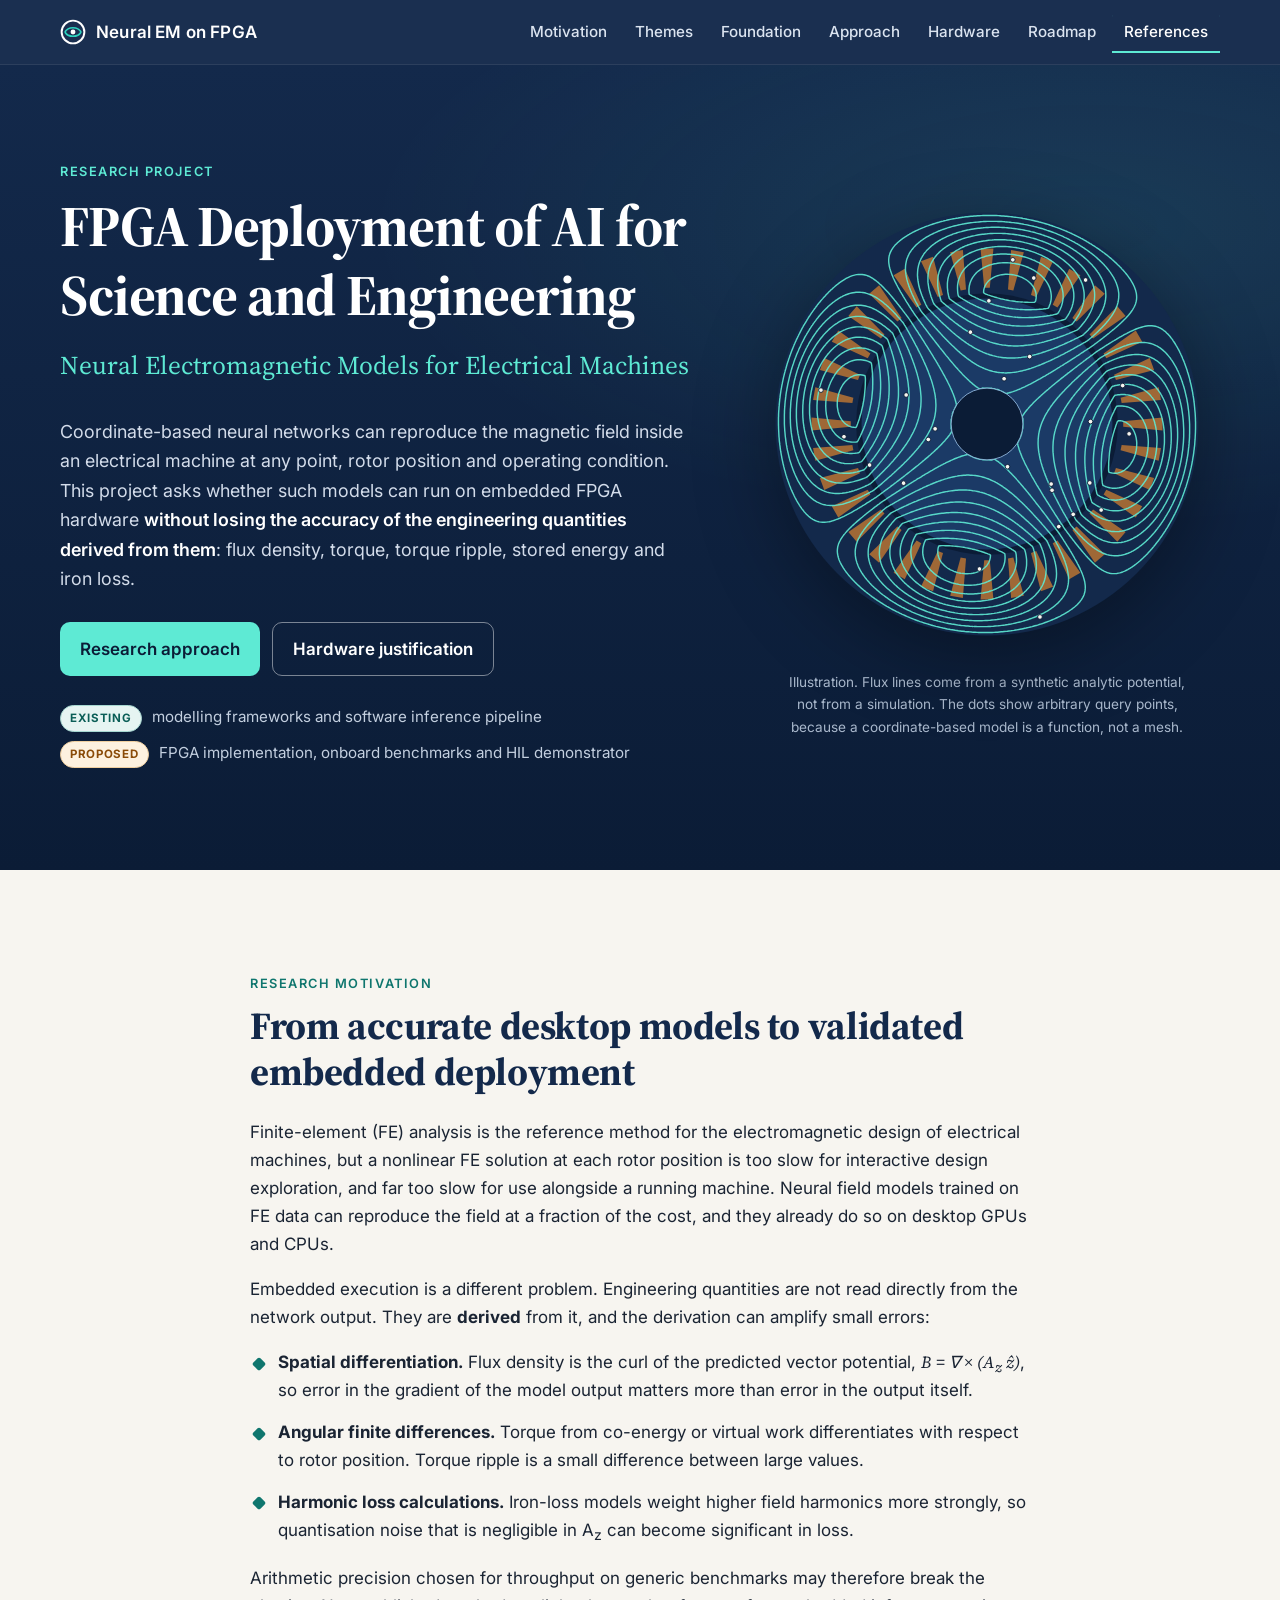
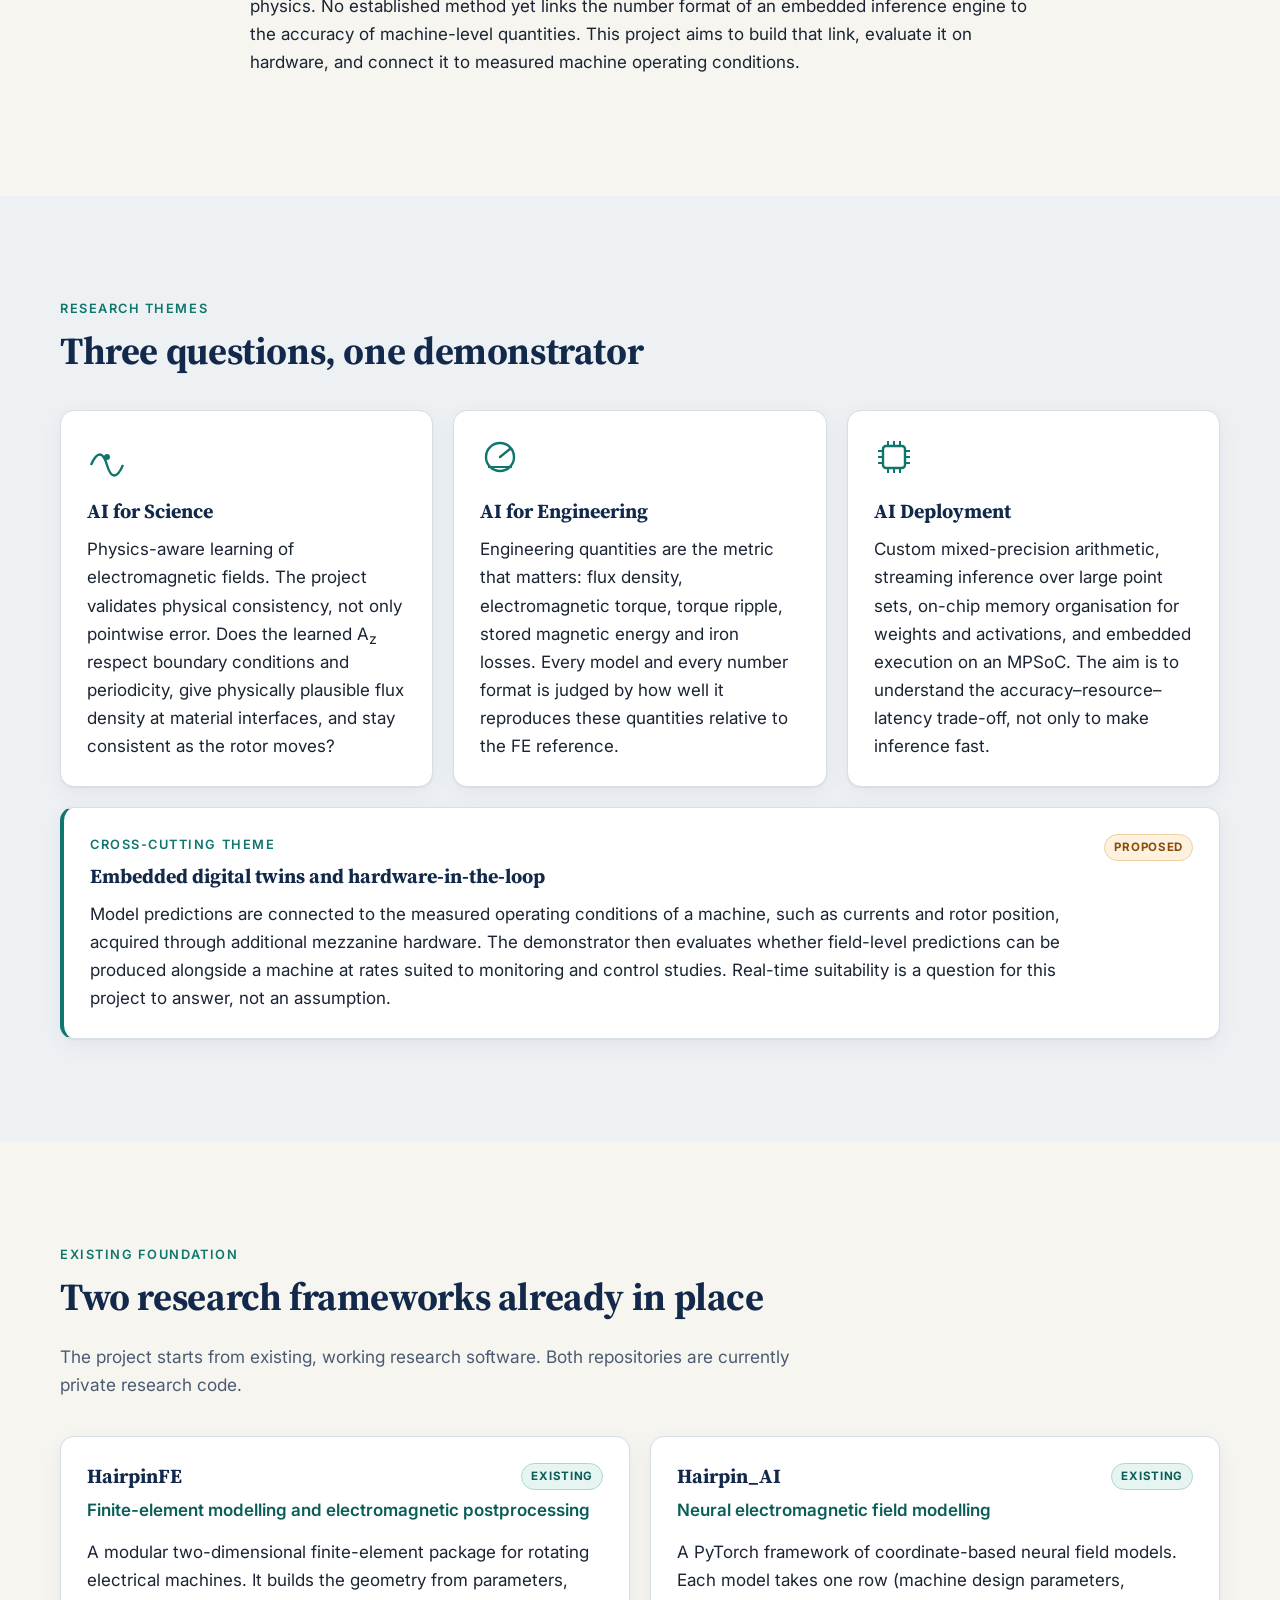
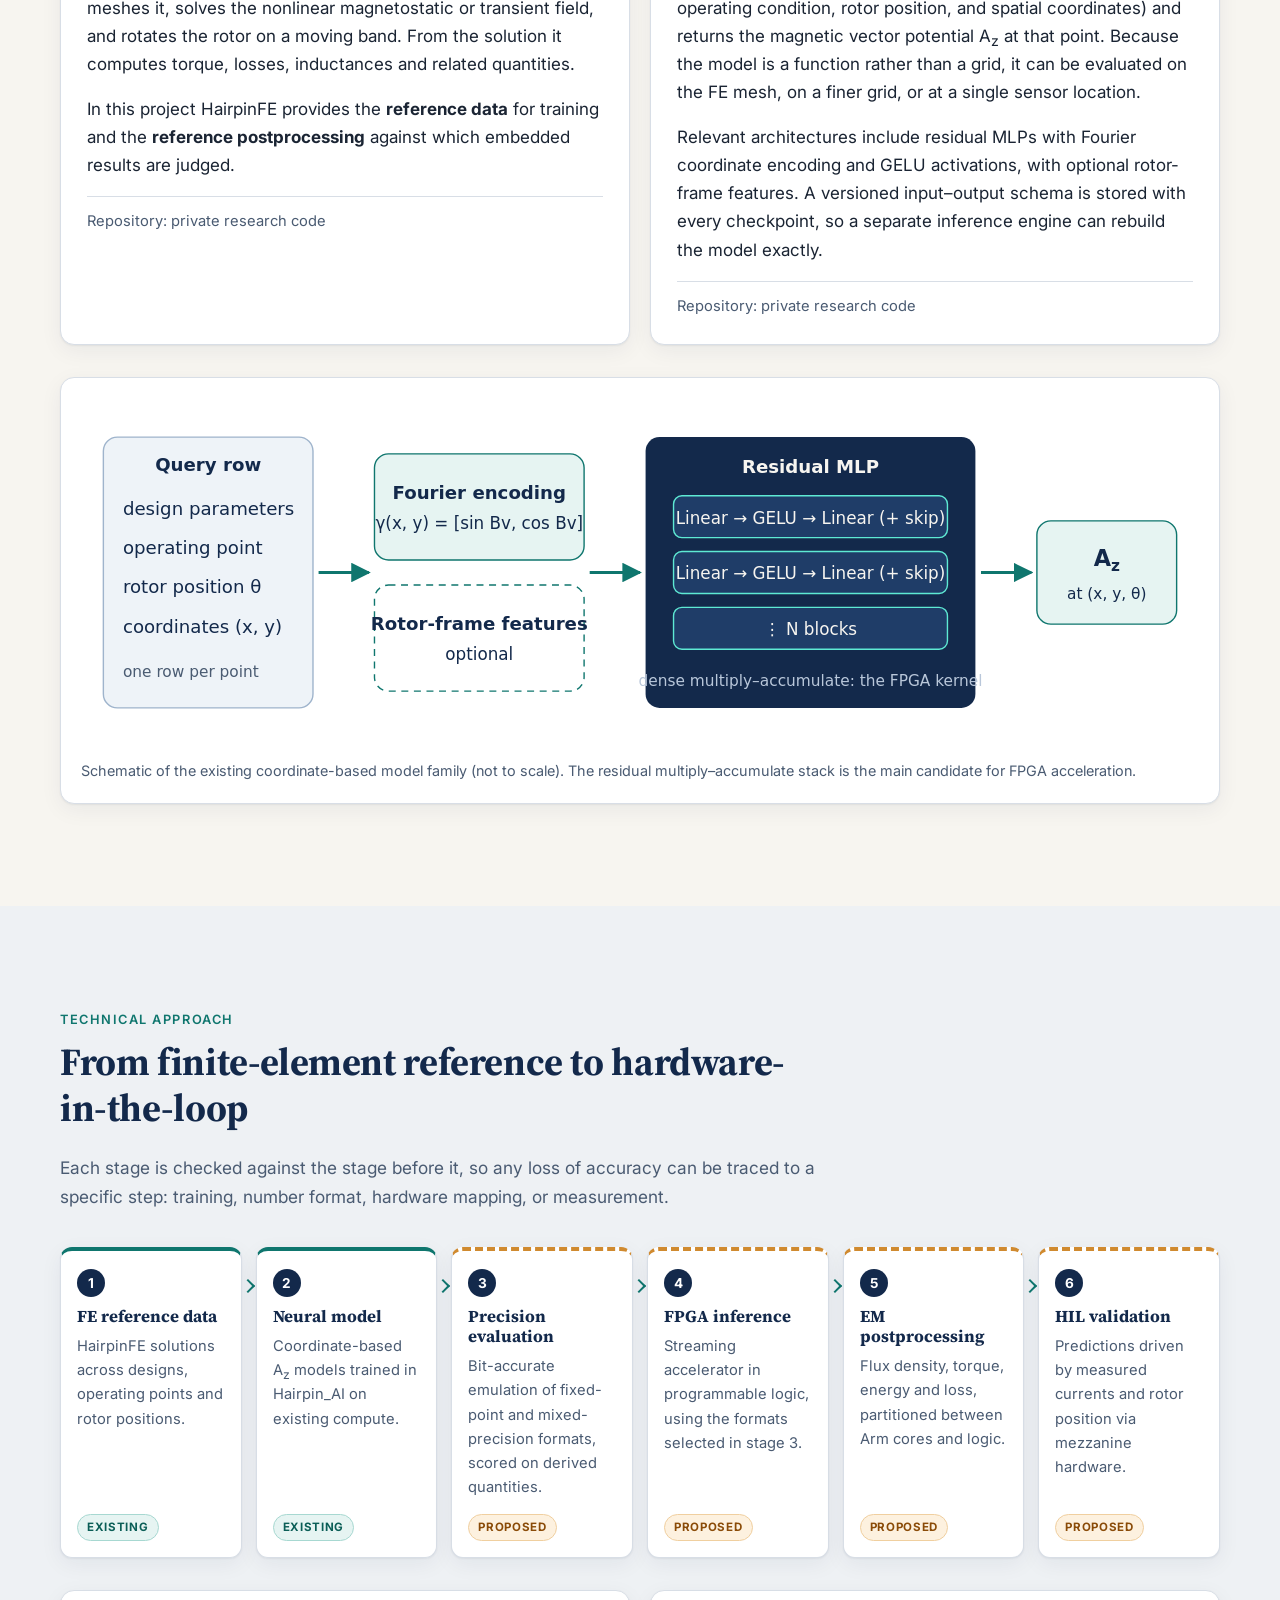
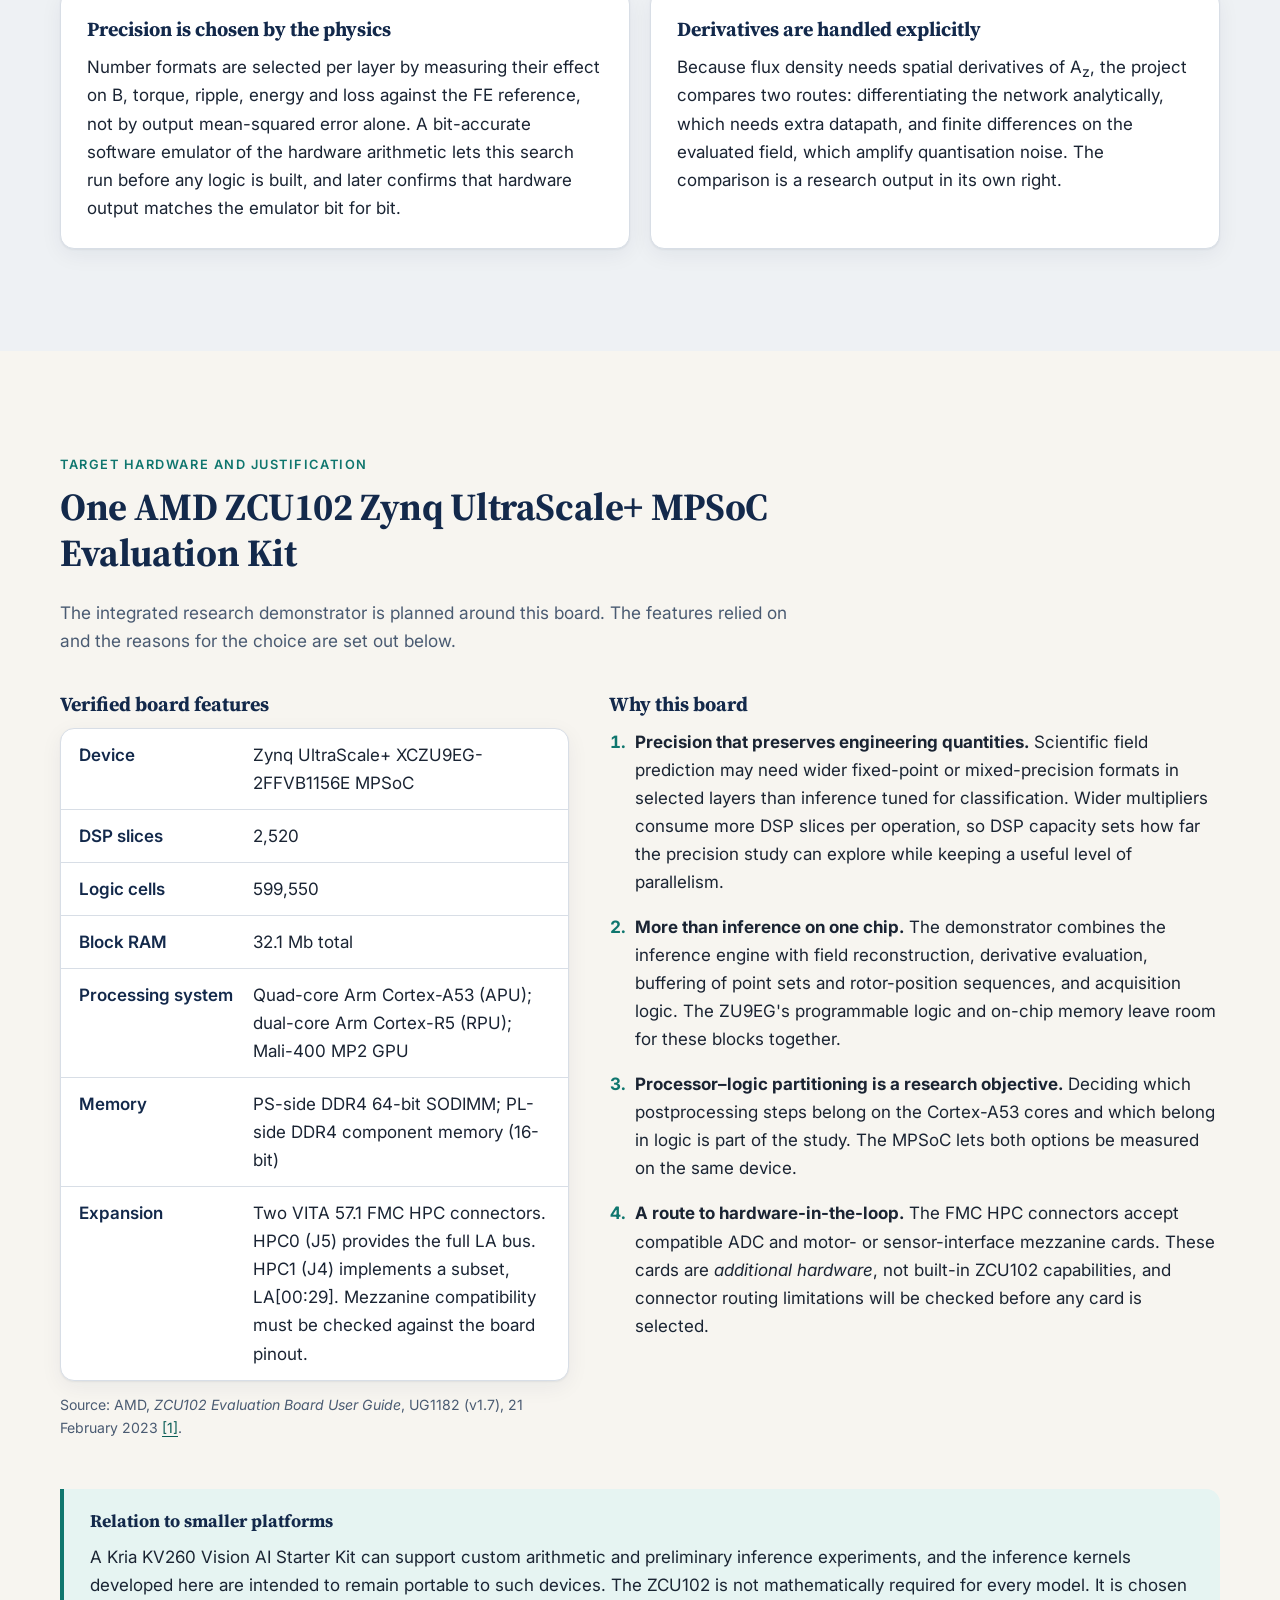
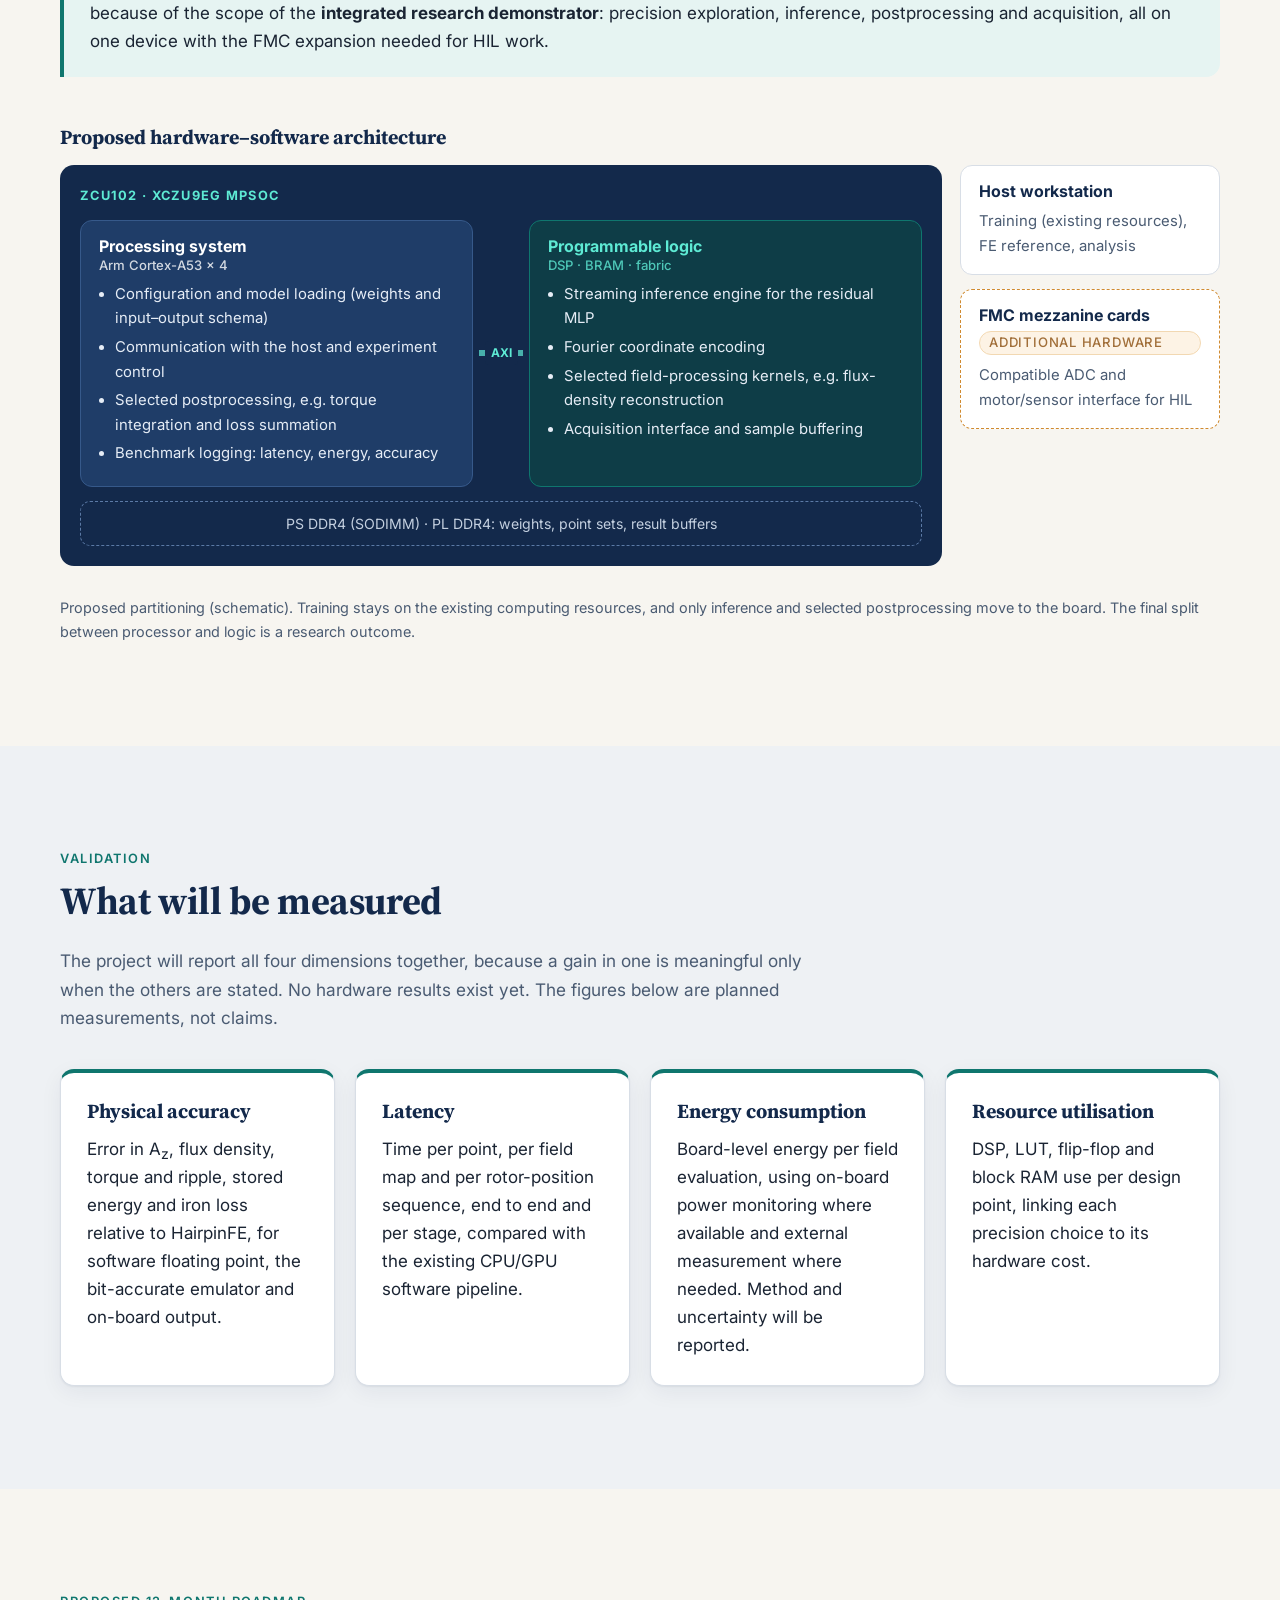
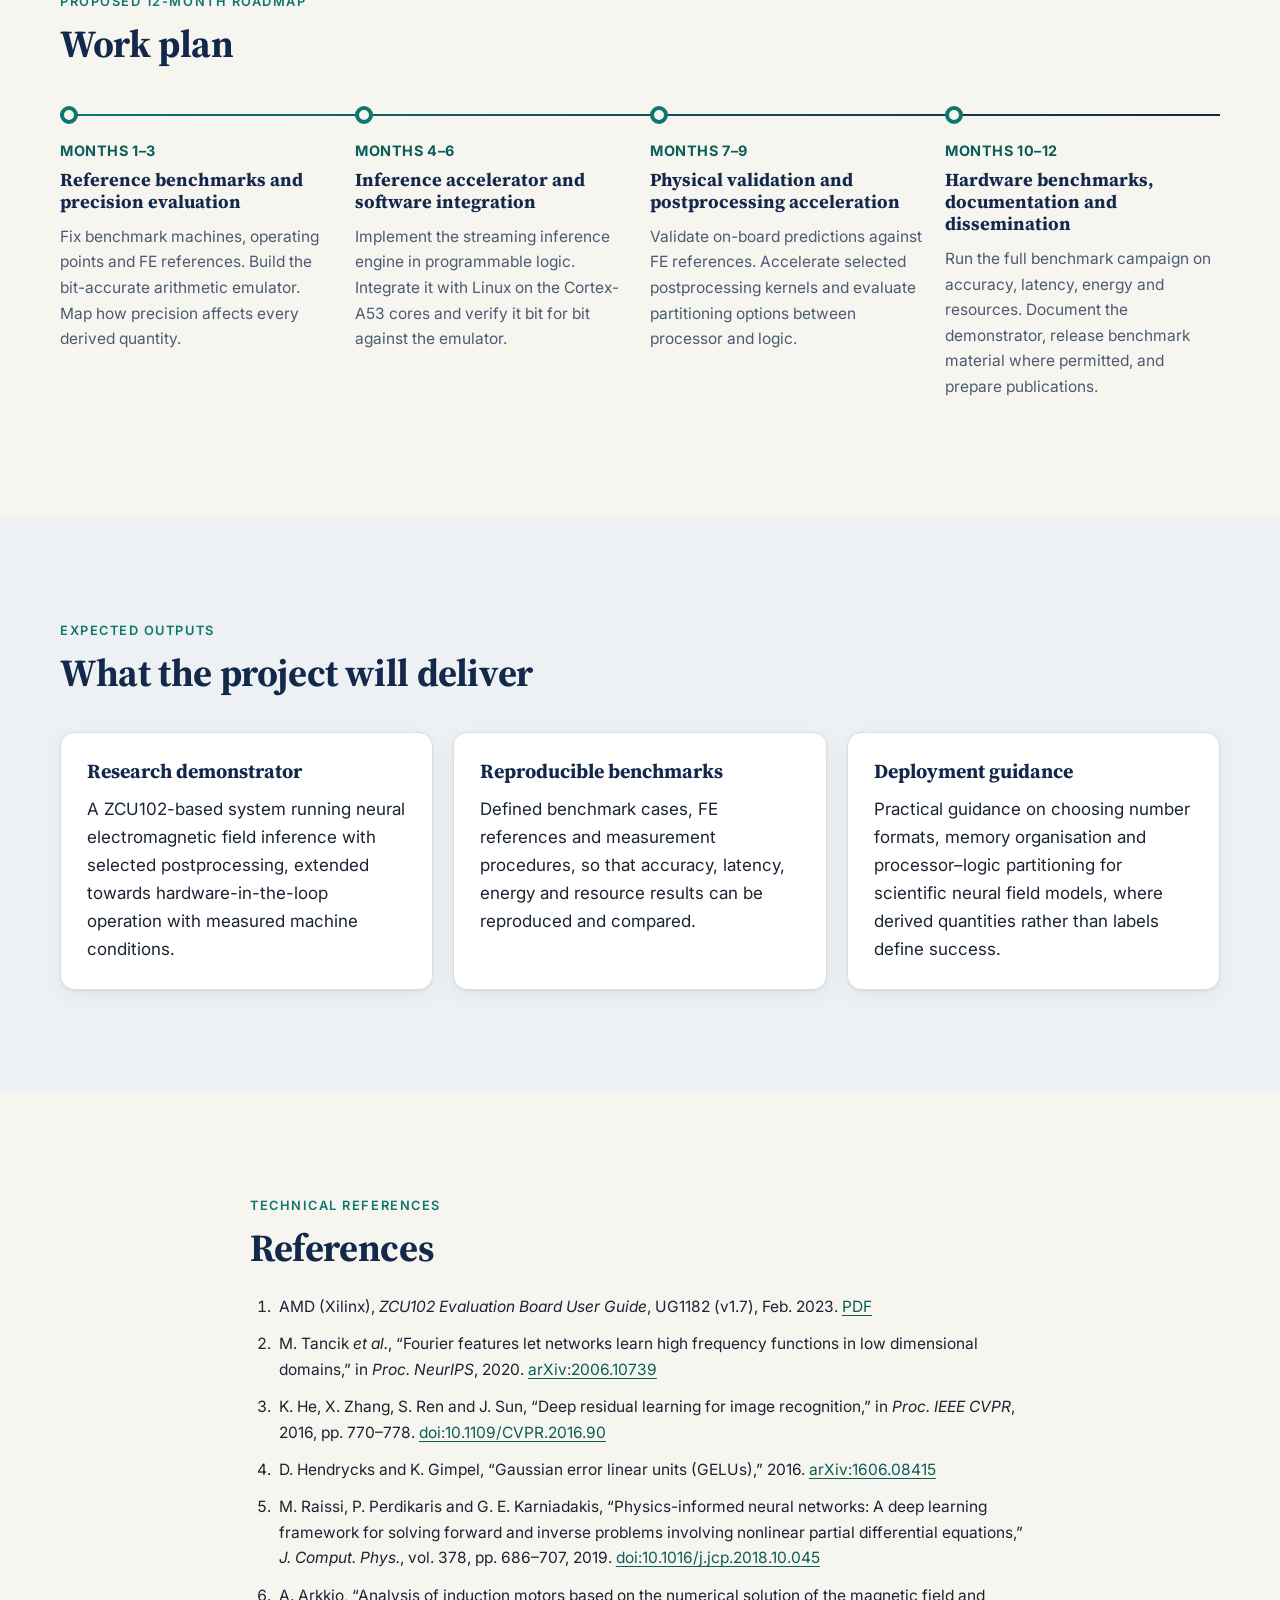
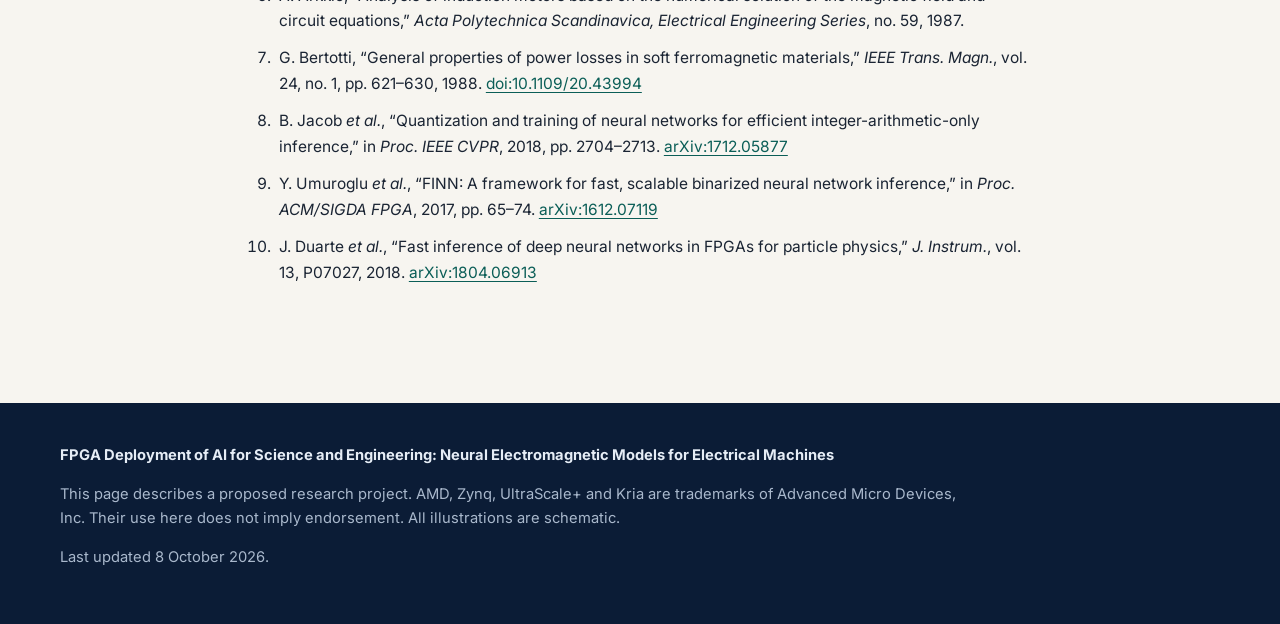
==== commit b5f701b5: "refactor: remove team/contact section and AMD support wording Drop the People section, its config fi" ====
--- a/index.html
+++ b/index.html
@@ -41,7 +41,7 @@
       <li><a href="#approach">Approach</a></li>
       <li><a href="#hardware">Hardware</a></li>
       <li><a href="#roadmap">Roadmap</a></li>
-      <li><a href="#contact">Contact</a></li>
+      <li><a href="#references">References</a></li>
     </ul>
   </nav>
 </header>
@@ -51,7 +51,7 @@
 <section class="hero" id="top" aria-labelledby="hero-title">
   <div class="wrap hero-grid">
     <div class="hero-copy">
-      <p class="eyebrow">Research project · AMD University Program hardware request</p>
+      <p class="eyebrow">Research project</p>
       <h1 id="hero-title">FPGA Deployment of AI for Science and Engineering</h1>
       <p class="subtitle">Neural Electromagnetic Models for Electrical Machines</p>
       <p class="lede">Coordinate-based neural networks can reproduce the magnetic field inside an electrical machine at any point, rotor position and operating condition. This project asks whether such models can run on embedded FPGA hardware <em>without losing the accuracy of the engineering quantities derived from them</em>: flux density, torque, torque ripple, stored energy and iron loss.</p>
@@ -128,7 +128,7 @@
     <div class="section-head reveal">
       <p class="eyebrow">Existing foundation</p>
       <h2 id="foundation-title">Two research frameworks already in place</h2>
-      <p class="section-intro">The project starts from working software developed by the team. Both repositories are currently private research code; access can be arranged for reviewers on request.</p>
+      <p class="section-intro">The project starts from existing, working research software. Both repositories are currently private research code.</p>
     </div>
     <div class="cards two">
       <article class="card reveal">
@@ -136,14 +136,14 @@
         <p class="kicker">Finite-element modelling and electromagnetic postprocessing</p>
         <p>A modular two-dimensional finite-element package for rotating electrical machines. It builds the geometry from parameters, meshes it, solves the nonlinear magnetostatic or transient field, and rotates the rotor on a moving band. From the solution it computes torque, losses, inductances and related quantities.</p>
         <p>In this project HairpinFE provides the <strong>reference data</strong> for training and the <strong>reference postprocessing</strong> against which embedded results are judged.</p>
-        <p class="repo" id="cfg-repo-fe"><span class="muted">Repository: private, available to reviewers on request</span></p>
+        <p class="repo" id="cfg-repo-fe"><span class="muted">Repository: private research code</span></p>
       </article>
       <article class="card reveal">
         <div class="card-top"><h3>Hairpin_AI</h3><span class="tag tag-existing">Existing</span></div>
         <p class="kicker">Neural electromagnetic field modelling</p>
         <p>A PyTorch framework of coordinate-based neural field models. Each model takes one row (machine design parameters, operating condition, rotor position, and spatial coordinates) and returns the magnetic vector potential A<sub>z</sub> at that point. Because the model is a function rather than a grid, it can be evaluated on the FE mesh, on a finer grid, or at a single sensor location.</p>
         <p>Relevant architectures include residual MLPs with Fourier coordinate encoding and GELU activations, with optional rotor-frame features. A versioned input–output schema is stored with every checkpoint, so a separate inference engine can rebuild the model exactly.</p>
-        <p class="repo" id="cfg-repo-ai"><span class="muted">Repository: private, available to reviewers on request</span></p>
+        <p class="repo" id="cfg-repo-ai"><span class="muted">Repository: private research code</span></p>
       </article>
     </div>
     <figure class="diagram reveal">
@@ -217,9 +217,9 @@
 <section id="hardware" class="section" aria-labelledby="hardware-title">
   <div class="wrap">
     <div class="section-head reveal">
-      <p class="eyebrow">Hardware request and justification</p>
+      <p class="eyebrow">Target hardware and justification</p>
       <h2 id="hardware-title">One AMD ZCU102 Zynq UltraScale+ MPSoC Evaluation Kit</h2>
-      <p class="section-intro">The project requests the ZCU102 through the AMD University Program donation scheme. This support has been <strong>requested, not awarded</strong>.</p>
+      <p class="section-intro">The integrated research demonstrator is planned around this board. The features relied on and the reasons for the choice are set out below.</p>
     </div>
 
     <div class="hw-grid">
@@ -250,7 +250,7 @@
 
     <aside class="note reveal" aria-labelledby="kv260-title">
       <h3 id="kv260-title">Relation to smaller platforms</h3>
-      <p>A Kria KV260 Vision AI Starter Kit can support custom arithmetic and preliminary inference experiments, and the inference kernels developed here are intended to remain portable to such devices. The ZCU102 is not mathematically required for every model. It is requested because of the scope of the <strong>integrated research demonstrator</strong>: precision exploration, inference, postprocessing and acquisition, all on one device with the FMC expansion needed for HIL work.</p>
+      <p>A Kria KV260 Vision AI Starter Kit can support custom arithmetic and preliminary inference experiments, and the inference kernels developed here are intended to remain portable to such devices. The ZCU102 is not mathematically required for every model. It is chosen because of the scope of the <strong>integrated research demonstrator</strong>: precision exploration, inference, postprocessing and acquisition, all on one device with the FMC expansion needed for HIL work.</p>
     </aside>
 
     <h3 class="arch-title reveal" id="arch-title">Proposed hardware–software architecture</h3>
@@ -380,41 +380,13 @@
   </div>
 </section>
 
-<!-- CONTACT --------------------------------------------------------------- -->
-<section id="contact" class="section" aria-labelledby="contact-title">
-  <div class="wrap">
-    <div class="section-head reveal">
-      <p class="eyebrow">Team and contact</p>
-      <h2 id="contact-title">People</h2>
-    </div>
-    <div class="cards two">
-      <article class="card reveal">
-        <h3>Project lead</h3>
-        <p class="person"><span data-cfg="leadName" data-placeholder="Name to be confirmed">Name to be confirmed</span><br>
-        <span class="muted" data-cfg="leadRole" data-placeholder="Role to be confirmed">Role to be confirmed</span></p>
-        <p><span id="cfg-affiliation" class="placeholder">Institutional affiliation to be confirmed</span></p>
-        <address id="cfg-address" hidden></address>
-        <p id="cfg-email" class="placeholder">Email address to be confirmed</p>
-        <p id="cfg-profile"></p>
-      </article>
-      <article class="card reveal">
-        <h3>Team</h3>
-        <ul id="cfg-team" class="plain"><li class="placeholder">Further team members to be confirmed</li></ul>
-        <h3 class="mt">Related publications</h3>
-        <ul id="cfg-publications" class="plain"><li class="placeholder">Publication list to be added by the project team</li></ul>
-      </article>
-    </div>
-  </div>
-</section>
-
 <!-- REFERENCES ------------------------------------------------------------ -->
-<section id="references" class="section tint" aria-labelledby="references-title">
+<section id="references" class="section" aria-labelledby="references-title">
   <div class="wrap narrow">
     <p class="eyebrow">Technical references</p>
     <h2 id="references-title">References</h2>
     <ol class="refs">
       <li id="ref-ug1182">AMD (Xilinx), <cite>ZCU102 Evaluation Board User Guide</cite>, UG1182 (v1.7), Feb. 2023. <a href="https://docs.amd.com/api/khub/documents/rt6tROKcAceWoROXFPMY5w/content" rel="noopener">PDF</a></li>
-      <li>AMD, <cite>AMD University Program: Donation Program</cite>. <a href="https://www.amd.com/en/corporate/university-program/donation-program.html" rel="noopener">Web page</a></li>
       <li>M. Tancik <i>et al.</i>, “Fourier features let networks learn high frequency functions in low dimensional domains,” in <cite>Proc. NeurIPS</cite>, 2020. <a href="https://arxiv.org/abs/2006.10739" rel="noopener">arXiv:2006.10739</a></li>
       <li>K. He, X. Zhang, S. Ren and J. Sun, “Deep residual learning for image recognition,” in <cite>Proc. IEEE CVPR</cite>, 2016, pp. 770–778. <a href="https://doi.org/10.1109/CVPR.2016.90" rel="noopener">doi:10.1109/CVPR.2016.90</a></li>
       <li>D. Hendrycks and K. Gimpel, “Gaussian error linear units (GELUs),” 2016. <a href="https://arxiv.org/abs/1606.08415" rel="noopener">arXiv:1606.08415</a></li>
@@ -432,7 +404,7 @@
 <footer class="site-footer">
   <div class="wrap footer-grid">
     <p><strong>FPGA Deployment of AI for Science and Engineering: Neural Electromagnetic Models for Electrical Machines</strong></p>
-    <p class="muted-inv">This page describes a proposed research project. Hardware support from AMD has been requested through the AMD University Program and has not been awarded. AMD, Zynq, UltraScale+ and Kria are trademarks of Advanced Micro Devices, Inc. Their use here does not imply endorsement. All illustrations are schematic.</p>
+    <p class="muted-inv">This page describes a proposed research project. AMD, Zynq, UltraScale+ and Kria are trademarks of Advanced Micro Devices, Inc. Their use here does not imply endorsement. All illustrations are schematic.</p>
     <p class="muted-inv">Last updated <span id="cfg-updated">8 October 2026</span>.</p>
   </div>
 </footer>
--- a/assets/css/style.css
+++ b/assets/css/style.css
@@ -235,15 +235,6 @@
   .timeline li::before { left: -32px; top: 4px; }
 }
 
-/* Contact ---------------------------------------------------------------- */
-.person { font-size: 1.15rem; font-weight: 600; color: var(--navy); }
-address { font-style: normal; margin-bottom: 1em; line-height: 1.55; }
-ul.plain { list-style: none; padding: 0; margin: 0; }
-ul.plain li { margin-bottom: 0.6em; }
-.placeholder { color: var(--amber); font-style: italic; font-weight: 500; }
-.placeholder::before { content: "⟨ "; font-style: normal; }
-.placeholder::after { content: " ⟩"; font-style: normal; }
-
 /* References ------------------------------------------------------------- */
 .refs { padding-left: 1.6em; font-size: 0.97rem; }
 .refs li { margin-bottom: 0.75em; padding-left: 4px; }
